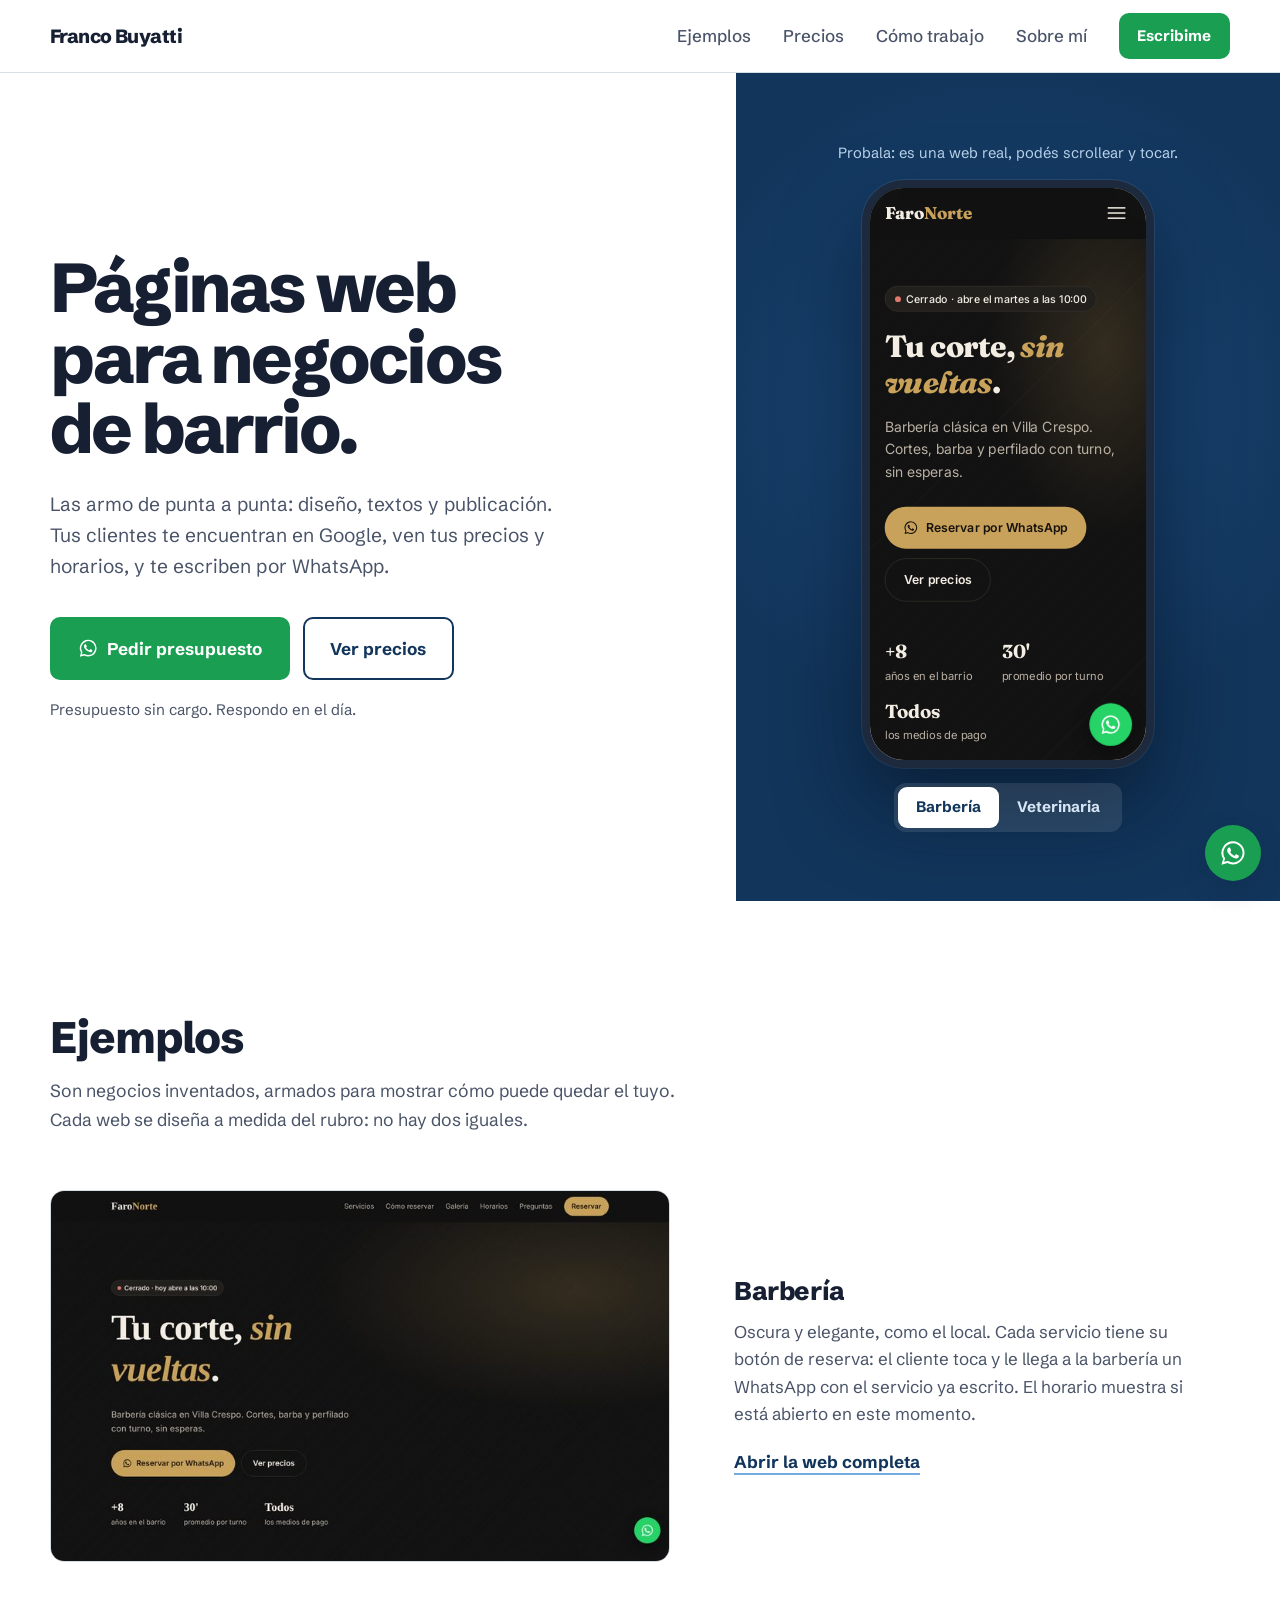
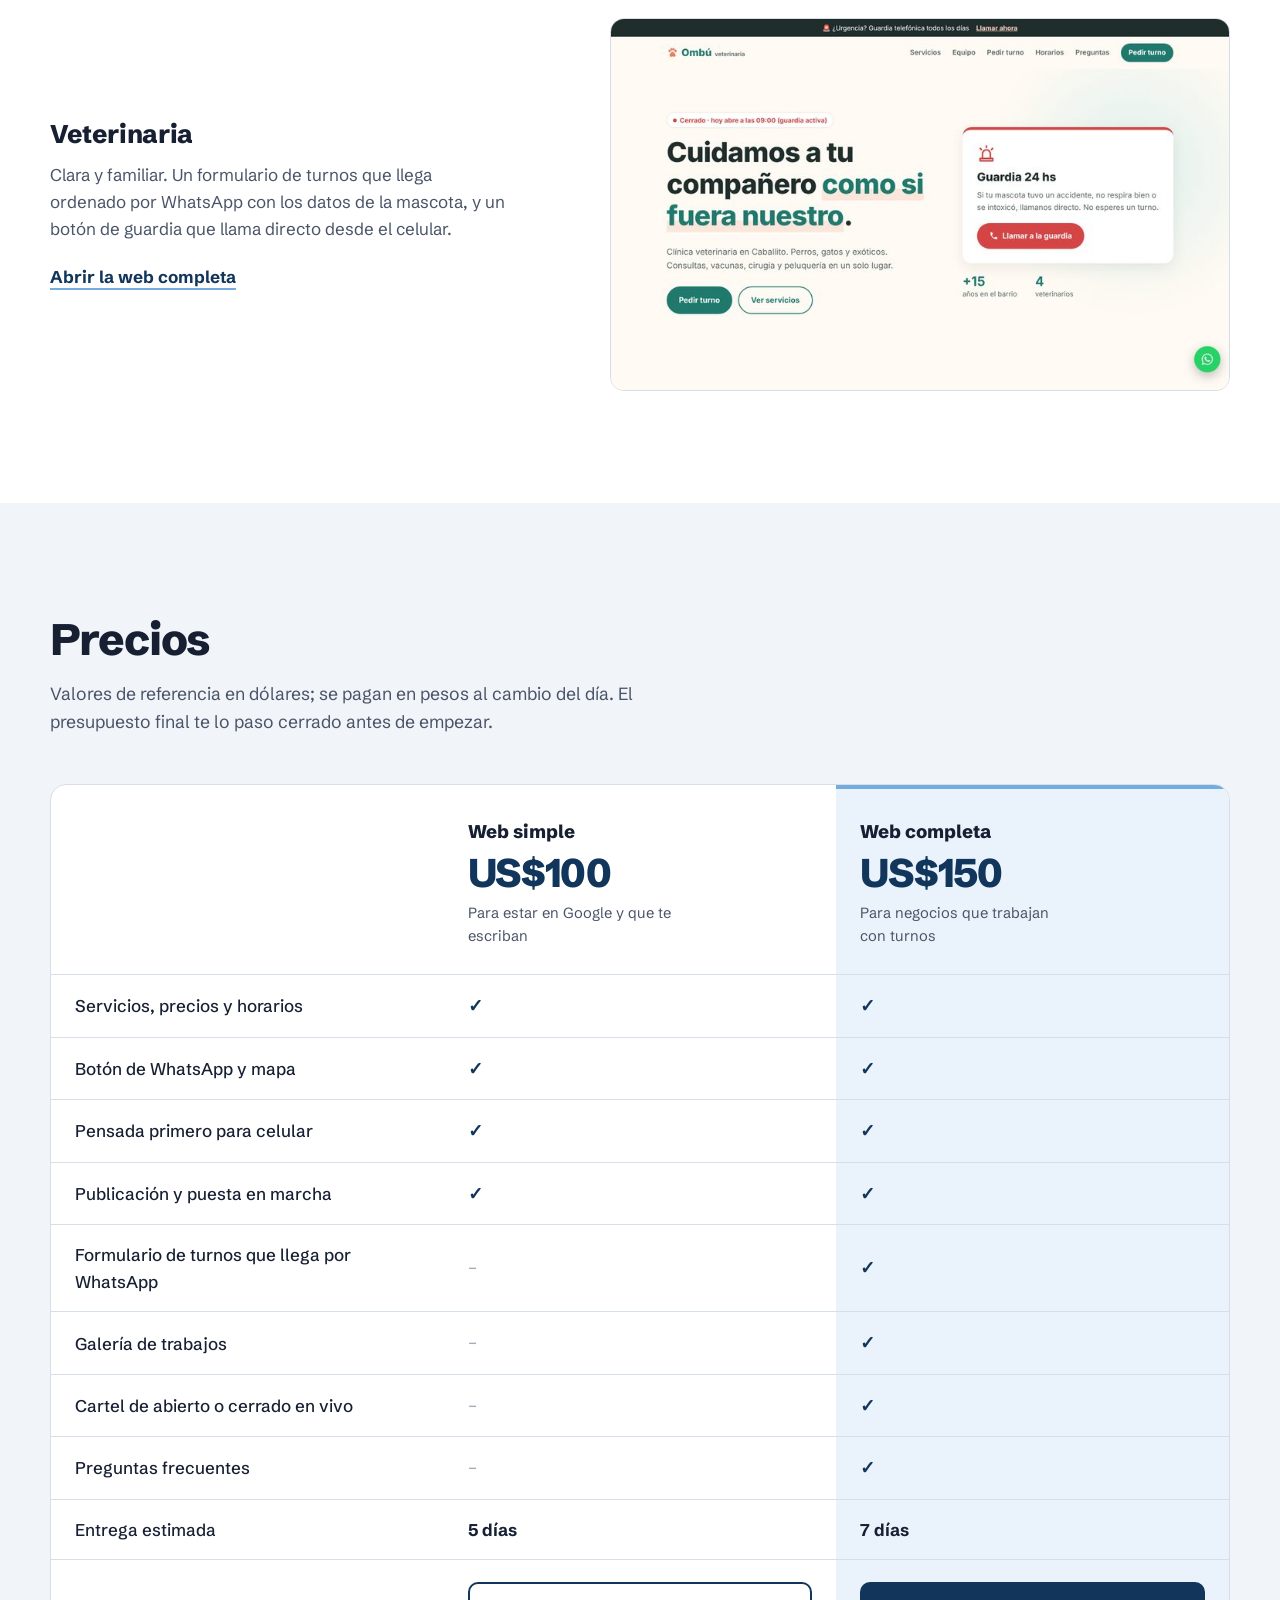
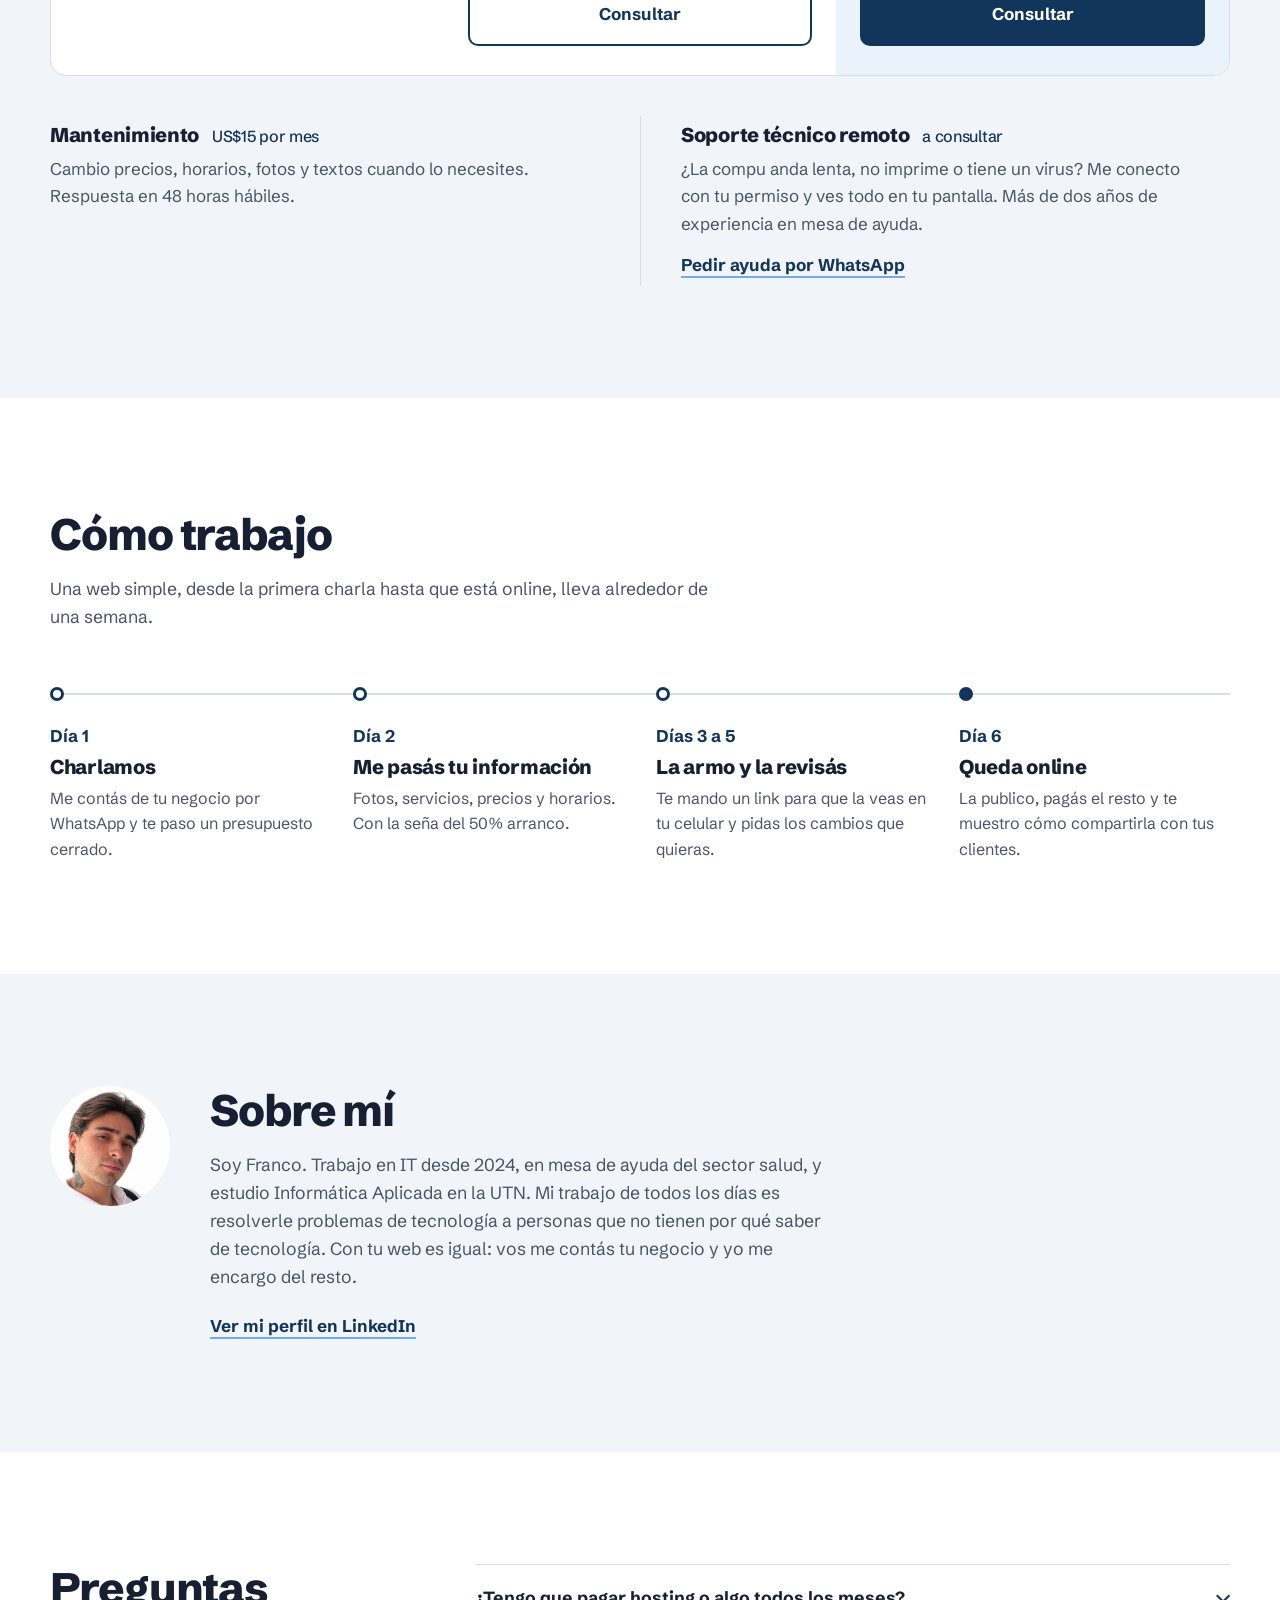
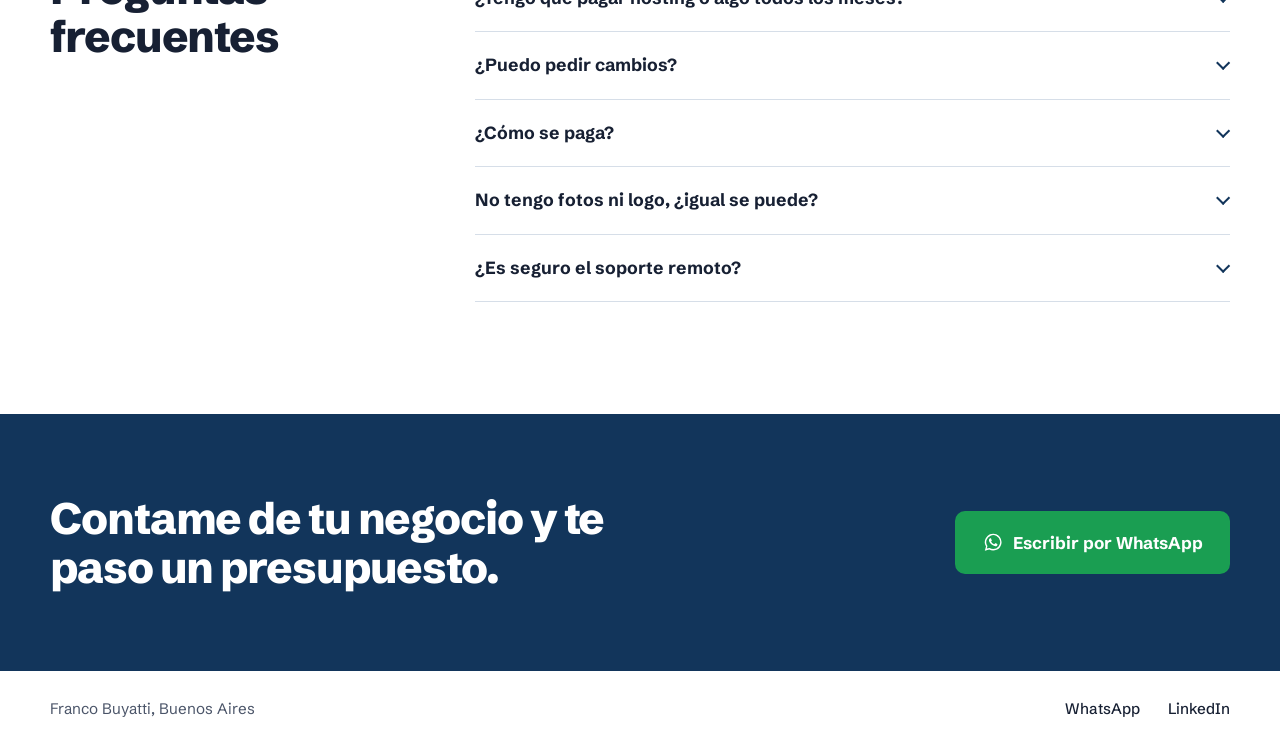
==== index.html @ 17da1242 "Add files via upload" ====
<!DOCTYPE html>
<html lang="es-AR">
<head>
  <meta charset="UTF-8">
  <meta name="viewport" content="width=device-width, initial-scale=1.0">
  <title>Franco Buyatti | Páginas web para negocios de barrio</title>
  <meta name="description" content="Páginas web simples para comercios y profesionales: servicios, precios, horarios, mapa y WhatsApp. Diseño, textos y publicación incluidos. Buenos Aires.">

  <meta property="og:title" content="Franco Buyatti | Páginas web para negocios de barrio">
  <meta property="og:description" content="Tus clientes te encuentran, ven tus precios y te escriben por WhatsApp.">
  <meta property="og:image" content="assets/barberia.jpg">
  <meta property="og:type" content="website">

  <link rel="preconnect" href="https://fonts.googleapis.com">
  <link rel="preconnect" href="https://fonts.gstatic.com" crossorigin>
  <link href="https://fonts.googleapis.com/css2?family=Schibsted+Grotesk:wght@400;500;700;800&display=swap" rel="stylesheet">
  <link rel="stylesheet" href="styles.css">
</head>
<body>

  <a class="saltar" href="#contenido">Ir al contenido</a>

  <header class="header" id="header">
    <div class="contenedor header__fila">
      <a href="#inicio" class="marca">Franco Buyatti</a>

      <button class="menu-boton" id="menuBoton" aria-label="Abrir menú" aria-expanded="false" aria-controls="nav">
        <span></span><span></span>
      </button>

      <nav class="nav" id="nav" aria-label="Principal">
        <a href="#ejemplos">Ejemplos</a>
        <a href="#precios">Precios</a>
        <a href="#proceso">Cómo trabajo</a>
        <a href="#sobre-mi">Sobre mí</a>
        <a href="#" class="boton boton--wa boton--chico js-whatsapp" data-mensaje="Hola Franco! Vi tu página y quiero consultarte por una web.">Escribime</a>
      </nav>
    </div>
  </header>

  <main id="contenido">

    <!-- ============ HERO: texto + demo en vivo ============ -->
    <section class="hero" id="inicio">
      <div class="hero__texto">
        <h1>Páginas web para negocios de barrio.</h1>
        <p class="hero__bajada">Las armo de punta a punta: diseño, textos y publicación. Tus clientes te encuentran en Google, ven tus precios y horarios, y te escriben por WhatsApp.</p>
        <div class="hero__acciones">
          <a href="#" class="boton boton--wa js-whatsapp" data-mensaje="Hola Franco! Quiero pedir presupuesto para una web para mi negocio.">
            <svg class="icono" aria-hidden="true"><use href="#i-wa"></use></svg>
            Pedir presupuesto
          </a>
          <a href="#precios" class="boton boton--linea">Ver precios</a>
        </div>
        <p class="hero__nota">Presupuesto sin cargo. Respondo en el día.</p>
      </div>

      <div class="hero__demo">
        <p class="demo__ayuda" id="demoAyuda">Probala: es una web real, podés scrollear y tocar.</p>
        <div class="telefono">
          <div class="telefono__pantalla">
            <iframe id="demoFrame" src="barberia/" title="Web de ejemplo: barbería" loading="eager"></iframe>
          </div>
        </div>
        <div class="selector" role="group" aria-label="Elegir ejemplo">
          <button type="button" class="selector__op" aria-pressed="true" data-src="barberia/" data-titulo="Web de ejemplo: barbería">Barbería</button>
          <button type="button" class="selector__op" aria-pressed="false" data-src="veterinaria/" data-titulo="Web de ejemplo: veterinaria">Veterinaria</button>
        </div>
      </div>
    </section>

    <!-- ============ EJEMPLOS ============ -->
    <section class="bloque" id="ejemplos">
      <div class="contenedor">
        <h2>Ejemplos</h2>
        <p class="bloque__intro">Son negocios inventados, armados para mostrar cómo puede quedar el tuyo. Cada web se diseña a medida del rubro: no hay dos iguales.</p>

        <div class="ejemplo">
          <a href="barberia/" class="ejemplo__img" aria-hidden="true" tabindex="-1">
            <img src="assets/barberia.jpg" alt="" loading="lazy" width="800" height="480">
          </a>
          <div class="ejemplo__texto">
            <h3>Barbería</h3>
            <p>Oscura y elegante, como el local. Cada servicio tiene su botón de reserva: el cliente toca y le llega a la barbería un WhatsApp con el servicio ya escrito. El horario muestra si está abierto en este momento.</p>
            <a href="barberia/" class="enlace">Abrir la web completa</a>
          </div>
        </div>

        <div class="ejemplo ejemplo--invertido">
          <a href="veterinaria/" class="ejemplo__img" aria-hidden="true" tabindex="-1">
            <img src="assets/veterinaria.jpg" alt="" loading="lazy" width="800" height="480">
          </a>
          <div class="ejemplo__texto">
            <h3>Veterinaria</h3>
            <p>Clara y familiar. Un formulario de turnos que llega ordenado por WhatsApp con los datos de la mascota, y un botón de guardia que llama directo desde el celular.</p>
            <a href="veterinaria/" class="enlace">Abrir la web completa</a>
          </div>
        </div>
      </div>
    </section>

    <!-- ============ PRECIOS ============ -->
    <!-- Montos de referencia en USD. Para cambiarlos, editá esta tabla. -->
    <section class="bloque bloque--niebla" id="precios">
      <div class="contenedor">
        <h2>Precios</h2>
        <p class="bloque__intro">Valores de referencia en dólares; se pagan en pesos al cambio del día. El presupuesto final te lo paso cerrado antes de empezar.</p>

        <div class="tabla-envoltura">
          <table class="tabla-precios">
            <caption class="sr-only">Comparación de planes</caption>
            <thead>
              <tr>
                <th scope="col"><span class="sr-only">Qué incluye</span></th>
                <th scope="col">
                  <span class="plan__nombre">Web simple</span>
                  <span class="plan__precio">US$100</span>
                  <span class="plan__para">Para estar en Google y que te escriban</span>
                </th>
                <th scope="col" class="col-destacada">
                  <span class="plan__nombre">Web completa</span>
                  <span class="plan__precio">US$150</span>
                  <span class="plan__para">Para negocios que trabajan con turnos</span>
                </th>
              </tr>
            </thead>
            <tbody>
              <tr><th scope="row">Servicios, precios y horarios</th><td><span class="si">Incluido</span></td><td class="col-destacada"><span class="si">Incluido</span></td></tr>
              <tr><th scope="row">Botón de WhatsApp y mapa</th><td><span class="si">Incluido</span></td><td class="col-destacada"><span class="si">Incluido</span></td></tr>
              <tr><th scope="row">Pensada primero para celular</th><td><span class="si">Incluido</span></td><td class="col-destacada"><span class="si">Incluido</span></td></tr>
              <tr><th scope="row">Publicación y puesta en marcha</th><td><span class="si">Incluido</span></td><td class="col-destacada"><span class="si">Incluido</span></td></tr>
              <tr><th scope="row">Formulario de turnos que llega por WhatsApp</th><td><span class="no">No incluido</span></td><td class="col-destacada"><span class="si">Incluido</span></td></tr>
              <tr><th scope="row">Galería de trabajos</th><td><span class="no">No incluido</span></td><td class="col-destacada"><span class="si">Incluido</span></td></tr>
              <tr><th scope="row">Cartel de abierto o cerrado en vivo</th><td><span class="no">No incluido</span></td><td class="col-destacada"><span class="si">Incluido</span></td></tr>
              <tr><th scope="row">Preguntas frecuentes</th><td><span class="no">No incluido</span></td><td class="col-destacada"><span class="si">Incluido</span></td></tr>
              <tr class="fila-plazo"><th scope="row">Entrega estimada</th><td>5 días</td><td class="col-destacada">7 días</td></tr>
            </tbody>
            <tfoot>
              <tr>
                <td></td>
                <td><a href="#" class="boton boton--linea boton--ancho js-whatsapp" data-mensaje="Hola Franco! Me interesa la Web simple.">Consultar</a></td>
                <td class="col-destacada"><a href="#" class="boton boton--ancho js-whatsapp" data-mensaje="Hola Franco! Me interesa la Web completa.">Consultar</a></td>
              </tr>
            </tfoot>
          </table>
        </div>

        <div class="extras">
          <div class="extra">
            <h3>Mantenimiento <span class="extra__precio">US$15 por mes</span></h3>
            <p>Cambio precios, horarios, fotos y textos cuando lo necesites. Respuesta en 48 horas hábiles.</p>
          </div>
          <div class="extra">
            <h3>Soporte técnico remoto <span class="extra__precio">a consultar</span></h3>
            <p>¿La compu anda lenta, no imprime o tiene un virus? Me conecto con tu permiso y ves todo en tu pantalla. Más de dos años de experiencia en mesa de ayuda.</p>
            <a href="#" class="enlace js-whatsapp" data-mensaje="Hola Franco! Necesito soporte técnico para mi PC.">Pedir ayuda por WhatsApp</a>
          </div>
        </div>
      </div>
    </section>

    <!-- ============ PROCESO ============ -->
    <section class="bloque" id="proceso">
      <div class="contenedor">
        <h2>Cómo trabajo</h2>
        <p class="bloque__intro">Una web simple, desde la primera charla hasta que está online, lleva alrededor de una semana.</p>

        <ol class="linea-tiempo">
          <li>
            <span class="linea-tiempo__dia">Día 1</span>
            <h3>Charlamos</h3>
            <p>Me contás de tu negocio por WhatsApp y te paso un presupuesto cerrado.</p>
          </li>
          <li>
            <span class="linea-tiempo__dia">Día 2</span>
            <h3>Me pasás tu información</h3>
            <p>Fotos, servicios, precios y horarios. Con la seña del 50% arranco.</p>
          </li>
          <li>
            <span class="linea-tiempo__dia">Días 3 a 5</span>
            <h3>La armo y la revisás</h3>
            <p>Te mando un link para que la veas en tu celular y pidas los cambios que quieras.</p>
          </li>
          <li>
            <span class="linea-tiempo__dia">Día 6</span>
            <h3>Queda online</h3>
            <p>La publico, pagás el resto y te muestro cómo compartirla con tus clientes.</p>
          </li>
        </ol>
      </div>
    </section>

    <!-- ============ SOBRE MÍ ============ -->
    <section class="bloque bloque--niebla" id="sobre-mi">
      <div class="contenedor sobre">
        <img src="assets/franco.jpg" alt="Franco Buyatti" class="sobre__foto" width="120" height="120" loading="lazy">
        <div class="sobre__texto">
          <h2>Sobre mí</h2>
          <p>Soy Franco. Trabajo en IT desde 2024, en mesa de ayuda del sector salud, y estudio Informática Aplicada en la UTN. Mi trabajo de todos los días es resolverle problemas de tecnología a personas que no tienen por qué saber de tecnología. Con tu web es igual: vos me contás tu negocio y yo me encargo del resto.</p>
          <a href="#" class="enlace js-linkedin" target="_blank" rel="noopener">Ver mi perfil en LinkedIn</a>
        </div>
      </div>
    </section>

    <!-- ============ PREGUNTAS ============ -->
    <section class="bloque" id="preguntas">
      <div class="contenedor preguntas">
        <h2>Preguntas frecuentes</h2>
        <div>
          <details>
            <summary>¿Tengo que pagar hosting o algo todos los meses?</summary>
            <p>No es obligatorio. Puedo publicarla en un servidor gratuito. Si querés una dirección propia, como tunegocio.com.ar, el dominio se paga una vez por año y queda a tu nombre.</p>
          </details>
          <details>
            <summary>¿Puedo pedir cambios?</summary>
            <p>Sí. Los cambios mientras la armamos están incluidos. Después, podés pedir cambios sueltos o sumar el mantenimiento mensual.</p>
          </details>
          <details>
            <summary>¿Cómo se paga?</summary>
            <p>Por transferencia o Mercado Pago, en pesos al cambio del día. La mitad para empezar y la otra mitad cuando la web está publicada.</p>
          </details>
          <details>
            <summary>No tengo fotos ni logo, ¿igual se puede?</summary>
            <p>Sí. Te digo qué fotos sacar con el celular para que queden bien, y si no tenés logo uso el nombre del negocio con una tipografía acorde.</p>
          </details>
          <details>
            <summary>¿Es seguro el soporte remoto?</summary>
            <p>Sí. Abrís vos el programa de acceso remoto, ves en tu pantalla todo lo que hago y podés cortar la conexión cuando quieras.</p>
          </details>
        </div>
      </div>
    </section>

    <!-- ============ CIERRE ============ -->
    <section class="cierre">
      <div class="contenedor cierre__fila">
        <h2>Contame de tu negocio y te paso un presupuesto.</h2>
        <a href="#" class="boton boton--wa js-whatsapp" data-mensaje="Hola Franco! Quiero una web para mi negocio.">
          <svg class="icono" aria-hidden="true"><use href="#i-wa"></use></svg>
          Escribir por WhatsApp
        </a>
      </div>
    </section>

  </main>

  <footer class="pie">
    <div class="contenedor pie__fila">
      <p>Franco Buyatti, Buenos Aires</p>
      <p>
        <a href="#" class="js-whatsapp" data-mensaje="Hola Franco!">WhatsApp</a>
        <a href="#" class="js-linkedin" target="_blank" rel="noopener">LinkedIn</a>
      </p>
    </div>
  </footer>

  <a href="#" class="wa-flotante js-whatsapp" data-mensaje="Hola Franco! Vi tu página y quiero hacerte una consulta." aria-label="Escribir por WhatsApp">
    <svg aria-hidden="true"><use href="#i-wa"></use></svg>
  </a>

  <svg width="0" height="0" style="position:absolute" aria-hidden="true">
    <symbol id="i-wa" viewBox="0 0 24 24"><path fill="currentColor" d="M12.04 2a9.9 9.9 0 0 0-8.5 15l-1.4 5 5.15-1.35A9.9 9.9 0 1 0 12.04 2Zm0 18.1c-1.5 0-2.97-.4-4.25-1.16l-.3-.18-3.06.8.82-2.98-.2-.31a8.2 8.2 0 1 1 6.99 3.83Zm4.5-6.14c-.25-.12-1.46-.72-1.69-.8-.23-.08-.39-.12-.56.12-.16.25-.64.8-.78.97-.15.16-.29.18-.54.06a6.7 6.7 0 0 1-3.32-2.9c-.25-.43.25-.4.71-1.33.08-.16.04-.3-.02-.43-.06-.12-.56-1.34-.76-1.84-.2-.48-.4-.41-.56-.42h-.47a.9.9 0 0 0-.66.31 2.77 2.77 0 0 0-.86 2.06c0 1.21.88 2.39 1 2.55.13.17 1.74 2.65 4.21 3.72 1.56.67 2.18.73 2.96.61.48-.07 1.46-.6 1.67-1.17.2-.58.2-1.07.15-1.17-.06-.1-.22-.17-.47-.29Z"/></symbol>
  </svg>

  <script src="script.js"></script>
</body>
</html>
---- styles.css ----
/* =========================================================
   Franco Buyatti — página de servicios
   Paleta: azul noche + celeste. El verde se reserva para
   las acciones de WhatsApp, así siempre se reconoce.
   ========================================================= */
:root {
  --blanco: #ffffff;
  --tinta: #172033;
  --tinta-suave: #4a5468;
  --noche: #12355b;
  --noche-hondo: #0d2846;
  --celeste: #74acdf;
  --celeste-claro: #eaf3fb;
  --niebla: #f1f4f8;
  --linea: #d6dee8;
  --wa: #1a9e52;
  --wa-hover: #158544;

  --fuente: "Schibsted Grotesk", "Helvetica Neue", Arial, sans-serif;
  --ancho: 1180px;
  --margen: max(1.25rem, calc((100vw - var(--ancho)) / 2));
}

/* ---------- Base ---------- */
*, *::before, *::after { box-sizing: border-box; }
html { scroll-behavior: smooth; scroll-padding-top: 76px; }
body {
  margin: 0; background: var(--blanco); color: var(--tinta);
  font-family: var(--fuente); font-size: 1.0625rem; line-height: 1.6;
  -webkit-font-smoothing: antialiased; text-rendering: optimizeLegibility;
}
img { max-width: 100%; height: auto; display: block; }
a { color: inherit; }
h1, h2, h3 { margin: 0; font-weight: 800; letter-spacing: -.025em; line-height: 1.1; }
h2 { font-size: clamp(2rem, 3.6vw, 2.75rem); }
h3 { font-size: 1.25rem; letter-spacing: -.015em; }
p { margin: 0; }

.contenedor { width: min(100% - 2.5rem, var(--ancho)); margin-inline: auto; }

:focus-visible { outline: 3px solid var(--celeste); outline-offset: 3px; border-radius: 4px; }

.sr-only {
  position: absolute; width: 1px; height: 1px; padding: 0; margin: -1px;
  overflow: hidden; clip: rect(0 0 0 0); white-space: nowrap; border: 0;
}
.saltar { position: absolute; left: 1rem; top: -3rem; z-index: 100; background: var(--noche); color: #fff; padding: .6rem 1rem; border-radius: 8px; }
.saltar:focus { top: 1rem; }

/* ---------- Botones y enlaces ---------- */
.boton {
  display: inline-flex; align-items: center; justify-content: center; gap: .55em;
  padding: .95em 1.5em; border-radius: 10px; border: 2px solid var(--noche);
  background: var(--noche); color: #fff;
  font: inherit; font-weight: 700; text-decoration: none; cursor: pointer;
  transition: background-color .15s, border-color .15s, color .15s;
}
.boton:hover { background: var(--noche-hondo); border-color: var(--noche-hondo); }
.boton--wa { background: var(--wa); border-color: var(--wa); }
.boton--wa:hover { background: var(--wa-hover); border-color: var(--wa-hover); }
.boton--linea { background: transparent; color: var(--noche); }
.boton--linea:hover { background: var(--celeste-claro); border-color: var(--noche); }
.boton--chico { padding: .55em 1.1em; font-size: .95rem; }
.boton--ancho { width: 100%; }
.icono { width: 1.2em; height: 1.2em; flex: none; }

.enlace {
  display: inline-block; font-weight: 700; color: var(--noche);
  text-decoration: underline; text-decoration-color: var(--celeste);
  text-decoration-thickness: 2px; text-underline-offset: 5px;
}
.enlace:hover { text-decoration-color: var(--noche); }

/* ---------- Encabezado ---------- */
.header { position: sticky; top: 0; z-index: 50; background: var(--blanco); border-bottom: 1px solid var(--linea); }
.header__fila { display: flex; align-items: center; justify-content: space-between; height: 72px; }
.marca { font-weight: 800; font-size: 1.2rem; letter-spacing: -.03em; text-decoration: none; }
.nav { display: flex; align-items: center; gap: 2rem; }
.nav a:not(.boton) { text-decoration: none; font-weight: 500; color: var(--tinta-suave); }
.nav a:not(.boton):hover { color: var(--tinta); }
.menu-boton { display: none; background: none; border: 0; padding: .6rem; cursor: pointer; }
.menu-boton span { display: block; width: 24px; height: 2px; background: var(--tinta); transition: transform .25s; }
.menu-boton span + span { margin-top: 7px; }

/* ---------- Hero ---------- */
.hero {
  display: grid; grid-template-columns: minmax(0, 1.15fr) minmax(0, .85fr);
  min-height: min(calc(100svh - 72px), 860px);
}
.hero__texto {
  align-self: center;
  padding: clamp(3rem, 7vw, 6rem) clamp(2rem, 5vw, 5rem) clamp(3rem, 7vw, 6rem) var(--margen);
}
.hero h1 { font-size: clamp(2.75rem, 5.4vw, 4.9rem); line-height: 1.02; letter-spacing: -.04em; max-width: 11ch; }
.hero__bajada { margin-top: 1.6rem; font-size: 1.2rem; color: var(--tinta-suave); max-width: 44ch; }
.hero__acciones { display: flex; flex-wrap: wrap; gap: .8rem; margin-top: 2.2rem; }
.hero__nota { margin-top: 1.1rem; font-size: .95rem; color: var(--tinta-suave); }

/* Panel con la demo en vivo */
.hero__demo {
  background: var(--noche);
  background-image: radial-gradient(circle at 50% 40%, #1b4878 0%, transparent 60%);
  display: flex; flex-direction: column; align-items: center; justify-content: center; gap: .9rem;
  padding: 1.6rem 1.5rem;
}
.demo__ayuda { color: #bcd6ef; font-size: .92rem; text-align: center; }

.telefono {
  width: 292px; padding: 8px; border-radius: 42px;
  background: #1d2a3d;
  box-shadow: 0 0 0 1px rgba(255,255,255,.08), 0 40px 80px rgba(3, 14, 30, .55);
}
.telefono__pantalla { width: 276px; height: 572px; border-radius: 34px; overflow: hidden; background: #fff; }
.telefono__pantalla iframe {
  width: 375px; height: 777px; border: 0; display: block;
  transform: scale(.736); transform-origin: 0 0;
  transition: opacity .25s ease;
}
.telefono__pantalla iframe.cargando { opacity: 0; }

.selector { display: inline-flex; padding: 4px; border-radius: 12px; background: rgba(255,255,255,.1); }
.selector__op {
  font: inherit; font-weight: 700; font-size: .95rem; color: #d7e6f5;
  background: transparent; border: 0; border-radius: 9px; padding: .55em 1.2em; cursor: pointer;
}
.selector__op[aria-pressed="true"] { background: #fff; color: var(--noche); }

/* ---------- Bloques ---------- */
.bloque { padding: clamp(4rem, 9vw, 7rem) 0; }
.bloque--niebla { background: var(--niebla); }
.bloque__intro { margin-top: 1rem; max-width: 60ch; color: var(--tinta-suave); font-size: 1.1rem; }

/* Ejemplos: filas alternadas imagen / texto */
.ejemplo {
  display: grid; grid-template-columns: minmax(0, 1.25fr) minmax(0, 1fr);
  gap: clamp(2rem, 5vw, 4.5rem); align-items: center; margin-top: 3.5rem;
}
.ejemplo--invertido { grid-template-columns: minmax(0, 1fr) minmax(0, 1.25fr); }
.ejemplo--invertido .ejemplo__img { order: 2; }
.ejemplo__img { display: block; border-radius: 14px; overflow: hidden; border: 1px solid var(--linea); }
.ejemplo__texto h3 { font-size: 1.6rem; }
.ejemplo__texto p { margin: .8rem 0 1.3rem; color: var(--tinta-suave); max-width: 46ch; }

/* Precios: tabla comparativa */
.tabla-envoltura {
  margin-top: 3rem; background: var(--blanco);
  border: 1px solid var(--linea); border-radius: 16px; overflow: hidden;
}
.tabla-precios { width: 100%; border-collapse: collapse; }
.tabla-precios th, .tabla-precios td { padding: 1rem 1.5rem; text-align: left; vertical-align: middle; }
.tabla-precios thead th { padding-top: 2rem; padding-bottom: 1.6rem; vertical-align: bottom; border-bottom: 1px solid var(--linea); }
.tabla-precios tbody th { font-weight: 500; color: var(--tinta); }
.tabla-precios tbody tr + tr > * { border-top: 1px solid var(--linea); }
.tabla-precios tbody td, .tabla-precios tfoot td { width: 27%; }
.tabla-precios tfoot td { padding-top: 1.4rem; padding-bottom: 1.8rem; border-top: 1px solid var(--linea); }

.col-destacada { background: var(--celeste-claro); }
.tabla-precios thead .col-destacada { box-shadow: inset 0 4px 0 var(--celeste); }

.plan__nombre { display: block; font-size: 1.15rem; font-weight: 800; }
.plan__precio { display: block; font-size: 2.5rem; font-weight: 800; letter-spacing: -.04em; line-height: 1.1; margin-top: .3rem; color: var(--noche); }
.plan__para { display: block; font-size: .92rem; font-weight: 400; color: var(--tinta-suave); margin-top: .4rem; max-width: 24ch; }

.si, .no { font-size: 0; }
.si::before { content: "✓"; font-size: 1.15rem; font-weight: 800; color: var(--noche); }
.no::before { content: "–"; font-size: 1.15rem; color: #a3adbb; }
.fila-plazo td { font-weight: 700; }

.extras { display: grid; grid-template-columns: 1fr 1fr; gap: 0; margin-top: 2.5rem; }
.extra { padding: .5rem 2.5rem .5rem 0; }
.extra + .extra { padding: .5rem 0 .5rem 2.5rem; border-left: 1px solid var(--linea); }
.extra h3 { display: flex; flex-wrap: wrap; align-items: baseline; gap: .3rem .8rem; }
.extra__precio { font-size: 1rem; font-weight: 500; color: var(--noche); }
.extra p { margin: .6rem 0 .9rem; color: var(--tinta-suave); max-width: 50ch; }

/* Proceso: línea de tiempo por días */
.linea-tiempo { list-style: none; padding: 0; margin: 3.5rem 0 0; display: grid; grid-template-columns: repeat(4, 1fr); gap: 2rem; }
.linea-tiempo li { position: relative; padding-top: 2.2rem; }
.linea-tiempo li::before { /* tramo de línea */
  content: ""; position: absolute; top: 6px; left: 0; right: -2rem; height: 2px; background: var(--linea);
}
.linea-tiempo li:last-child::before { right: 0; }
.linea-tiempo li::after { /* punto */
  content: ""; position: absolute; top: 0; left: 0; width: 14px; height: 14px; border-radius: 50%;
  background: var(--blanco); border: 3px solid var(--noche);
}
.linea-tiempo li:last-child::after { background: var(--noche); }
.linea-tiempo__dia { display: block; font-weight: 700; color: var(--noche); margin-bottom: .4rem; }
.linea-tiempo h3 { margin-bottom: .5rem; }
.linea-tiempo p { color: var(--tinta-suave); font-size: 1rem; }

/* Sobre mí: foto chica, discreta */
.sobre { display: grid; grid-template-columns: 120px minmax(0, 1fr); gap: 2.5rem; align-items: start; }
.sobre__foto { width: 120px; height: 120px; border-radius: 50%; object-fit: cover; }
.sobre__texto { max-width: 62ch; }
.sobre__texto p { margin: 1rem 0 1.3rem; color: var(--tinta-suave); font-size: 1.1rem; }

/* Preguntas */
.preguntas { display: grid; grid-template-columns: minmax(0, 1fr) minmax(0, 2fr); gap: 3rem; align-items: start; }
details { border-bottom: 1px solid var(--linea); }
details:first-child { border-top: 1px solid var(--linea); }
summary {
  list-style: none; cursor: pointer; padding: 1.2rem 0; font-weight: 700; font-size: 1.1rem;
  display: flex; justify-content: space-between; align-items: center; gap: 1.5rem;
}
summary::-webkit-details-marker { display: none; }
summary::after {
  content: ""; flex: none; width: 10px; height: 10px; margin-right: 4px;
  border-right: 2px solid var(--noche); border-bottom: 2px solid var(--noche);
  transform: rotate(45deg) translateY(-3px); transition: transform .2s;
}
details[open] summary::after { transform: rotate(-135deg) translateY(-3px); }
details p { padding: 0 0 1.3rem; color: var(--tinta-suave); max-width: 62ch; }

/* Cierre */
.cierre { background: var(--noche); color: #fff; padding: clamp(3.5rem, 7vw, 5rem) 0; }
.cierre__fila { display: flex; align-items: center; justify-content: space-between; gap: 2rem; flex-wrap: wrap; }
.cierre h2 { max-width: 20ch; }

/* Pie */
.pie { padding: 1.6rem 0; font-size: .95rem; color: var(--tinta-suave); }
.pie__fila { display: flex; justify-content: space-between; flex-wrap: wrap; gap: 1rem; }
.pie a { margin-left: 1.5rem; text-decoration: none; font-weight: 500; color: var(--tinta); }
.pie a:first-child { margin-left: 0; }

/* WhatsApp flotante */
.wa-flotante {
  position: fixed; right: 1.2rem; bottom: 1.2rem; z-index: 60;
  width: 56px; height: 56px; border-radius: 50%;
  display: grid; place-items: center; background: var(--wa); color: #fff;
  box-shadow: 0 8px 24px rgba(13, 40, 70, .3);
}
.wa-flotante svg { width: 28px; height: 28px; }

/* ---------- Tablet ---------- */
@media (max-width: 1000px) {
  .hero { grid-template-columns: 1fr; min-height: 0; }
  .hero__texto { padding: 3.5rem var(--margen) 3rem; }
  .hero__demo { padding: 3rem 1.25rem; }
  .linea-tiempo { grid-template-columns: 1fr 1fr; row-gap: 2.8rem; }
  .linea-tiempo li:nth-child(2)::before { right: 0; }
}

/* ---------- Celular ---------- */
@media (max-width: 760px) {
  .menu-boton { display: block; }
  .menu-boton[aria-expanded="true"] span:first-child { transform: translateY(4.5px) rotate(45deg); }
  .menu-boton[aria-expanded="true"] span:last-child { transform: translateY(-4.5px) rotate(-45deg); }
  .nav {
    position: fixed; inset: 72px 0 auto 0; flex-direction: column; align-items: stretch; gap: 0;
    background: var(--blanco); border-bottom: 1px solid var(--linea); padding: .5rem 1.25rem 1.25rem;
    display: none;
  }
  .nav.abierto { display: flex; }
  .nav a:not(.boton) { padding: .9rem 0; border-bottom: 1px solid var(--linea); font-size: 1.1rem; }
  .nav .boton { margin-top: 1rem; padding: .9em; }

  .telefono { width: 276px; border-radius: 40px; }
  .telefono__pantalla { width: 260px; height: 540px; border-radius: 32px; }
  .telefono__pantalla iframe { width: 375px; height: 779px; transform: scale(.6934); }

  .ejemplo, .ejemplo--invertido { grid-template-columns: 1fr; gap: 1.5rem; margin-top: 3rem; }
  .ejemplo--invertido .ejemplo__img { order: 0; }

  .tabla-precios th, .tabla-precios td { padding: .8rem .5rem; font-size: .92rem; }
  .tabla-precios tbody th { padding-left: 1rem; line-height: 1.35; }
  .tabla-precios { table-layout: fixed; }
  .tabla-precios thead th:first-child { width: 46%; }
  .tabla-precios thead th { padding-top: 1.4rem; padding-bottom: 1.1rem; }
  .plan__nombre { font-size: 1rem; }
  .plan__precio { font-size: 1.3rem; }
  .plan__para { display: none; }
  .tabla-precios tbody td, .tabla-precios tfoot td { width: 25%; text-align: center; }
  .tabla-precios thead th { text-align: center; }
  .tabla-precios tfoot .boton { padding: .7em .4em; font-size: .9rem; }

  .extras { grid-template-columns: 1fr; gap: 2rem; }
  .extra, .extra + .extra { padding: 0; border-left: 0; }
  .extra + .extra { padding-top: 2rem; border-top: 1px solid var(--linea); }

  .linea-tiempo { grid-template-columns: 1fr; row-gap: 0; }
  .linea-tiempo li { padding: 0 0 2.2rem 2.4rem; }
  .linea-tiempo li::before { top: 14px; bottom: 0; left: 6px; right: auto; width: 2px; height: auto; }
  .linea-tiempo li:nth-child(2)::before { right: auto; }
  .linea-tiempo li:last-child::before { display: none; }
  .linea-tiempo li:last-child { padding-bottom: 0; }

  .sobre { grid-template-columns: 1fr; gap: 1.2rem; }
  .sobre__foto { width: 88px; height: 88px; }

  .preguntas { grid-template-columns: 1fr; gap: 1.5rem; }
  .pie__fila { flex-direction: column; }
}

@media (prefers-reduced-motion: reduce) {
  html { scroll-behavior: auto; }
  *, *::before, *::after { transition: none !important; }
}
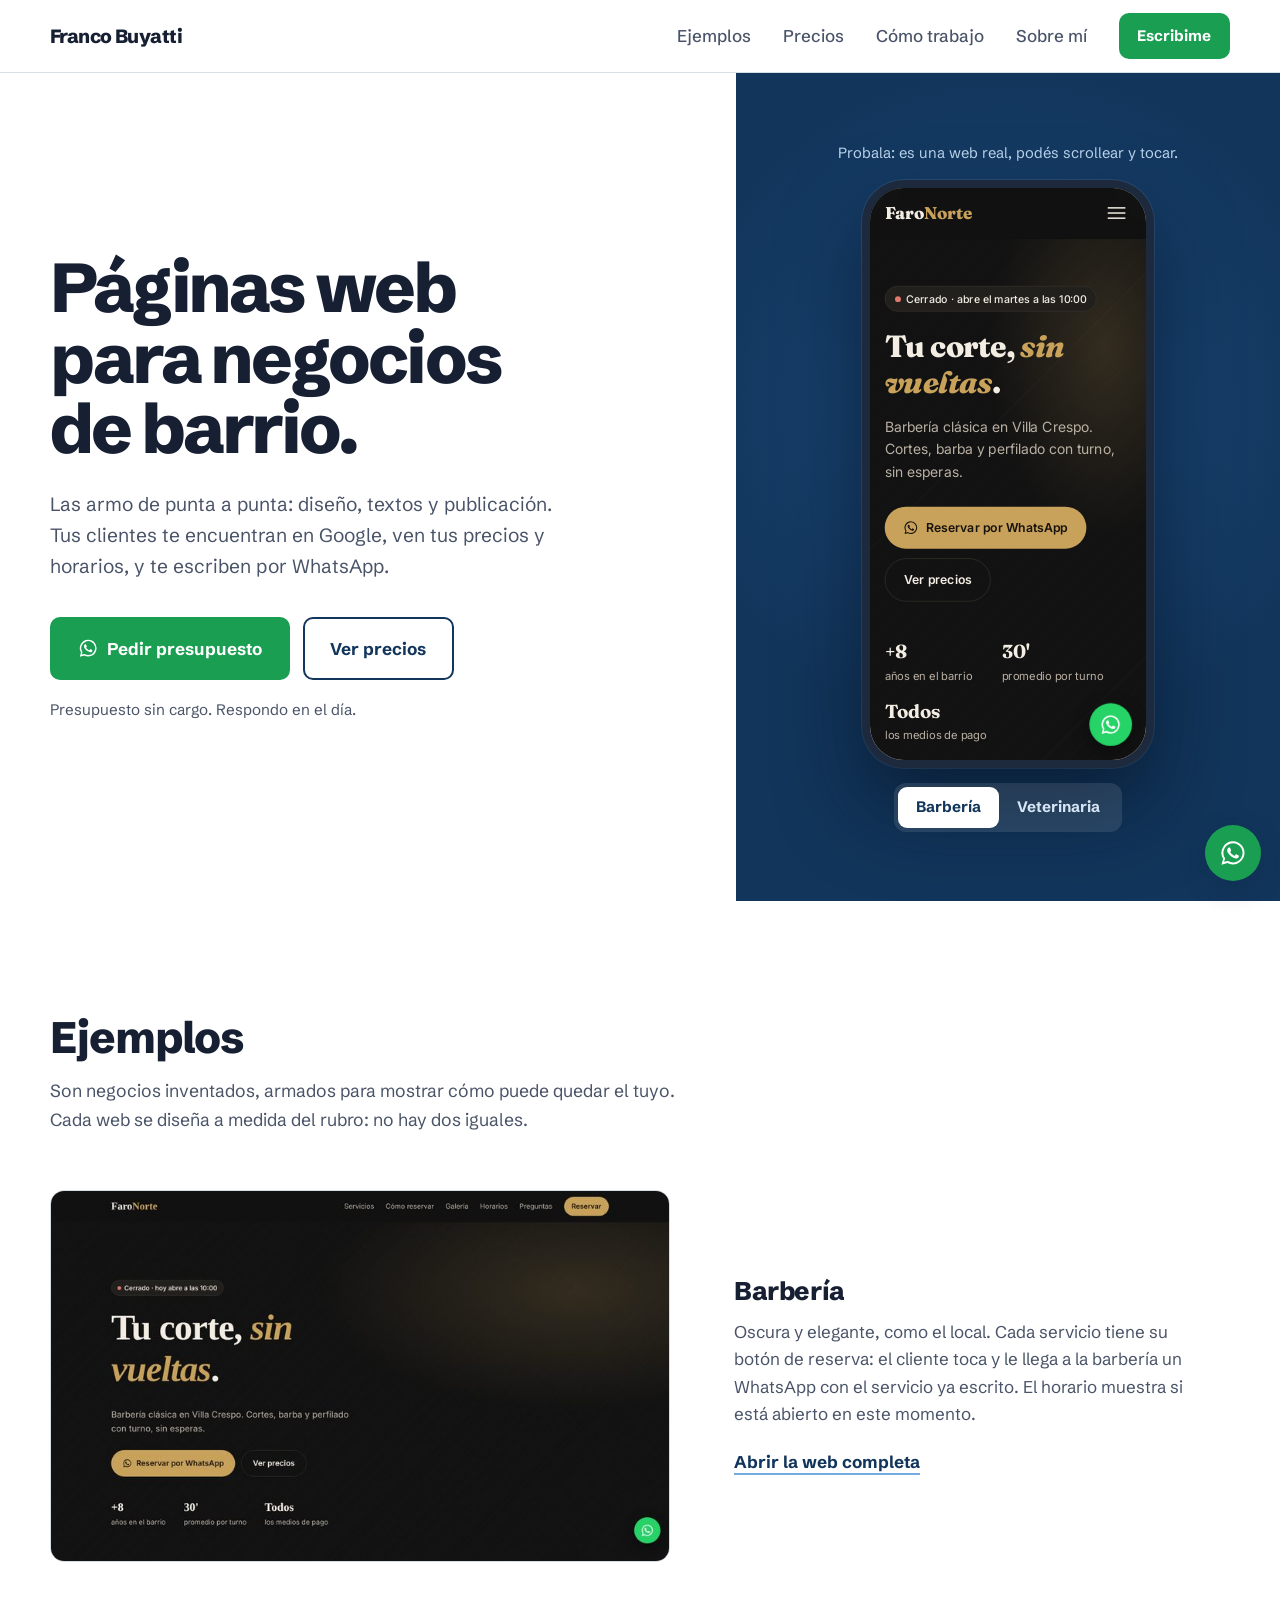
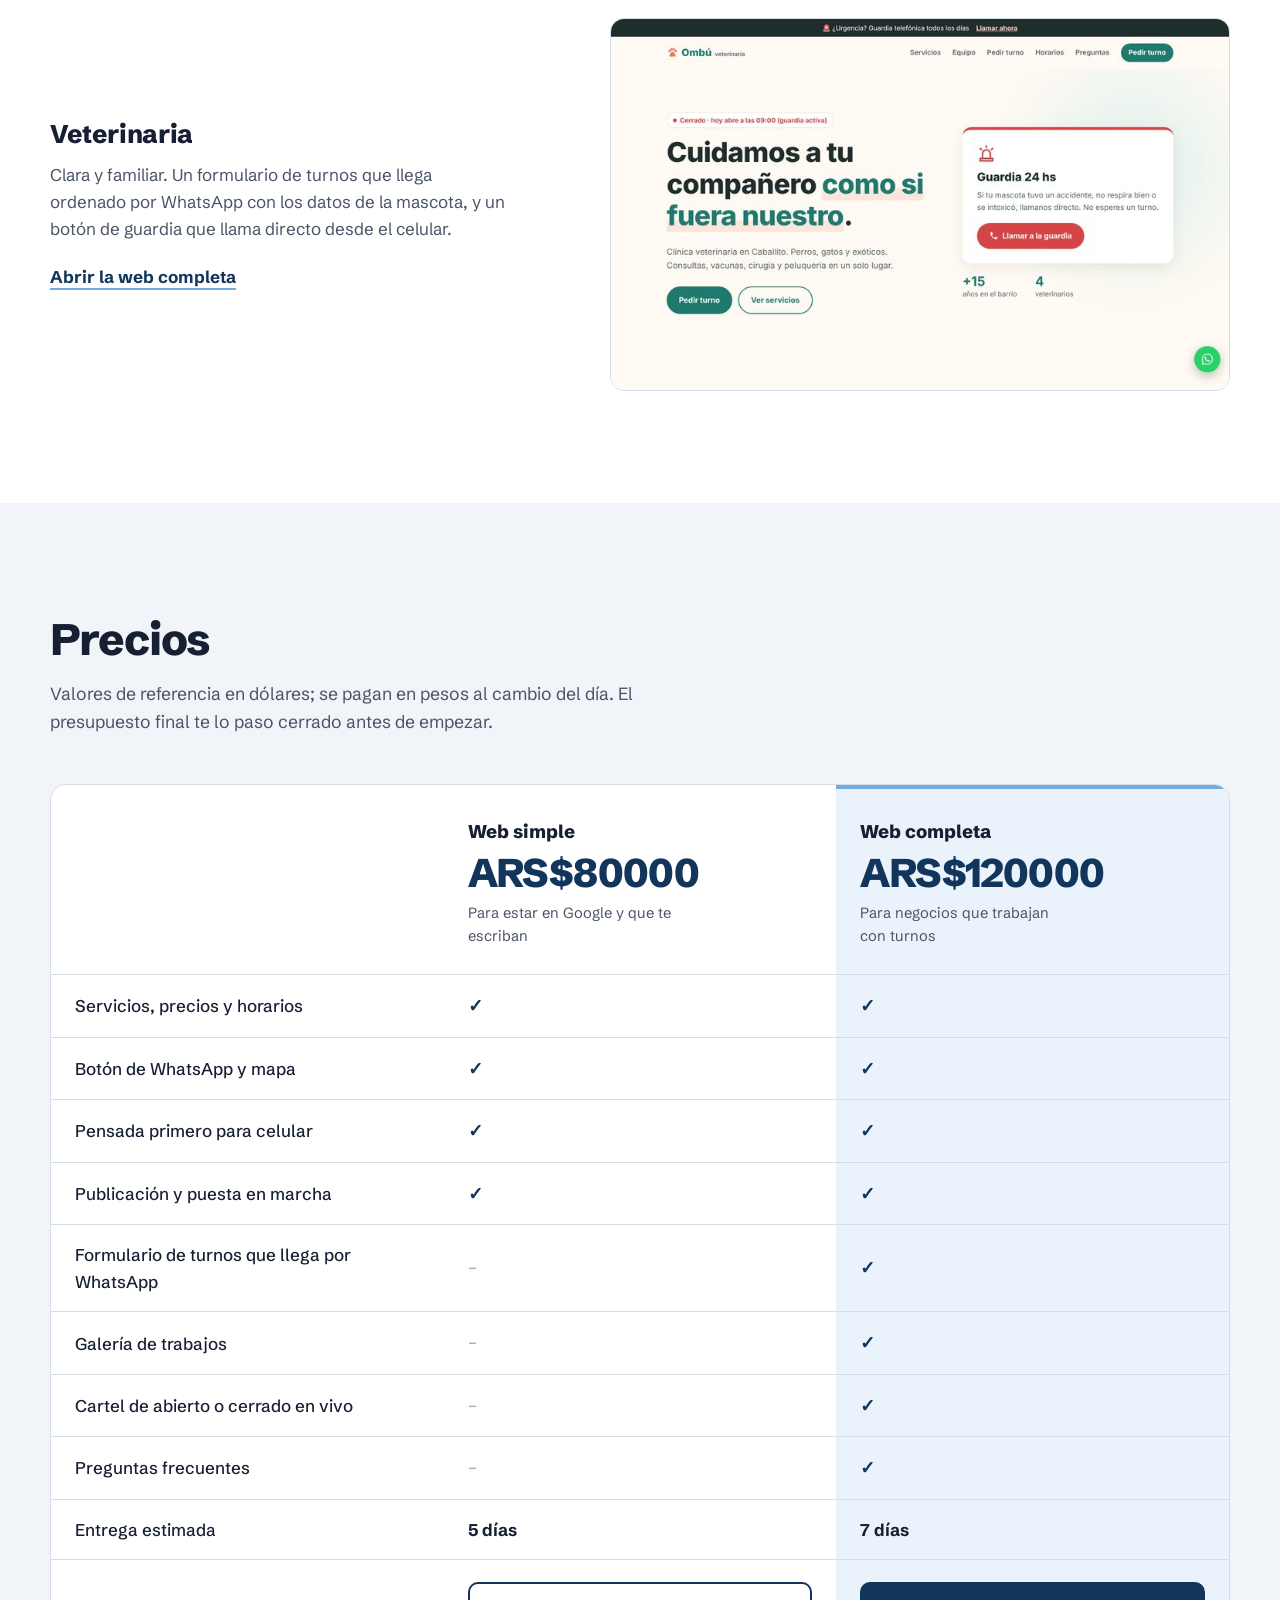
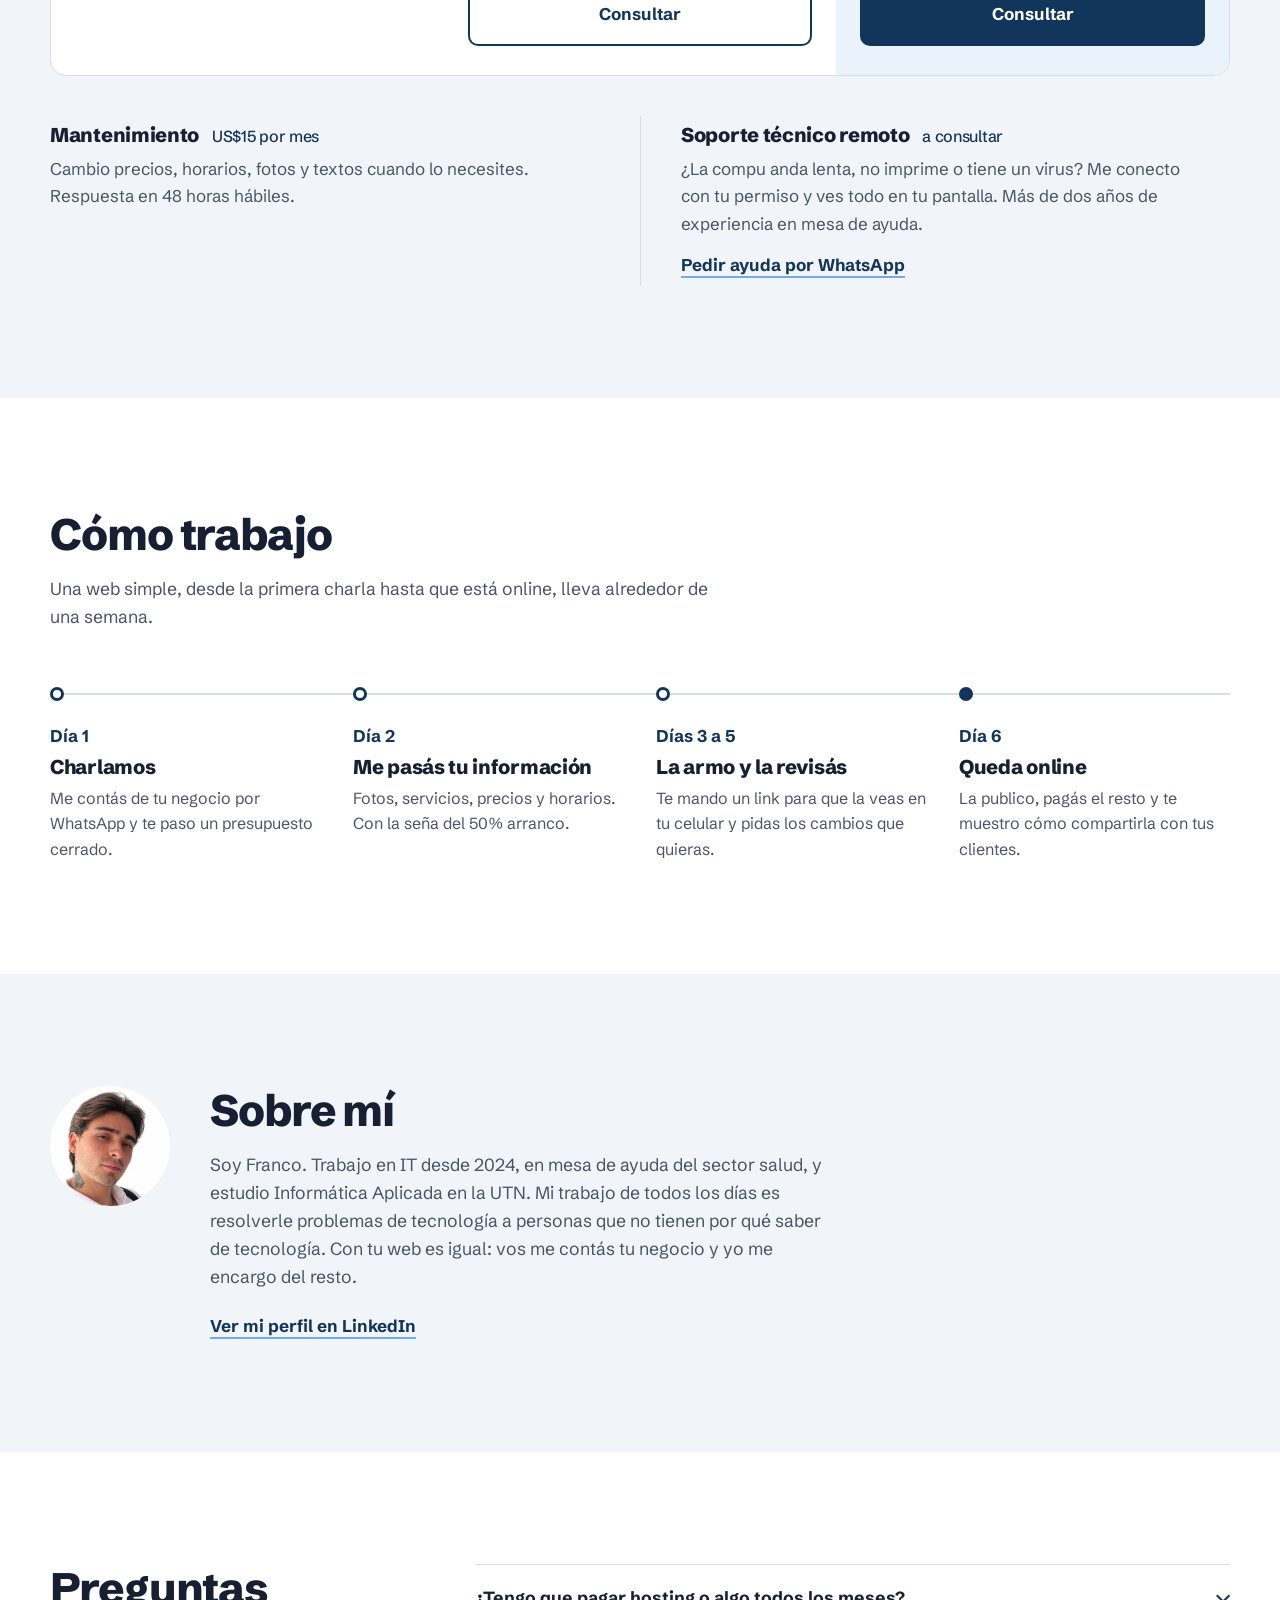
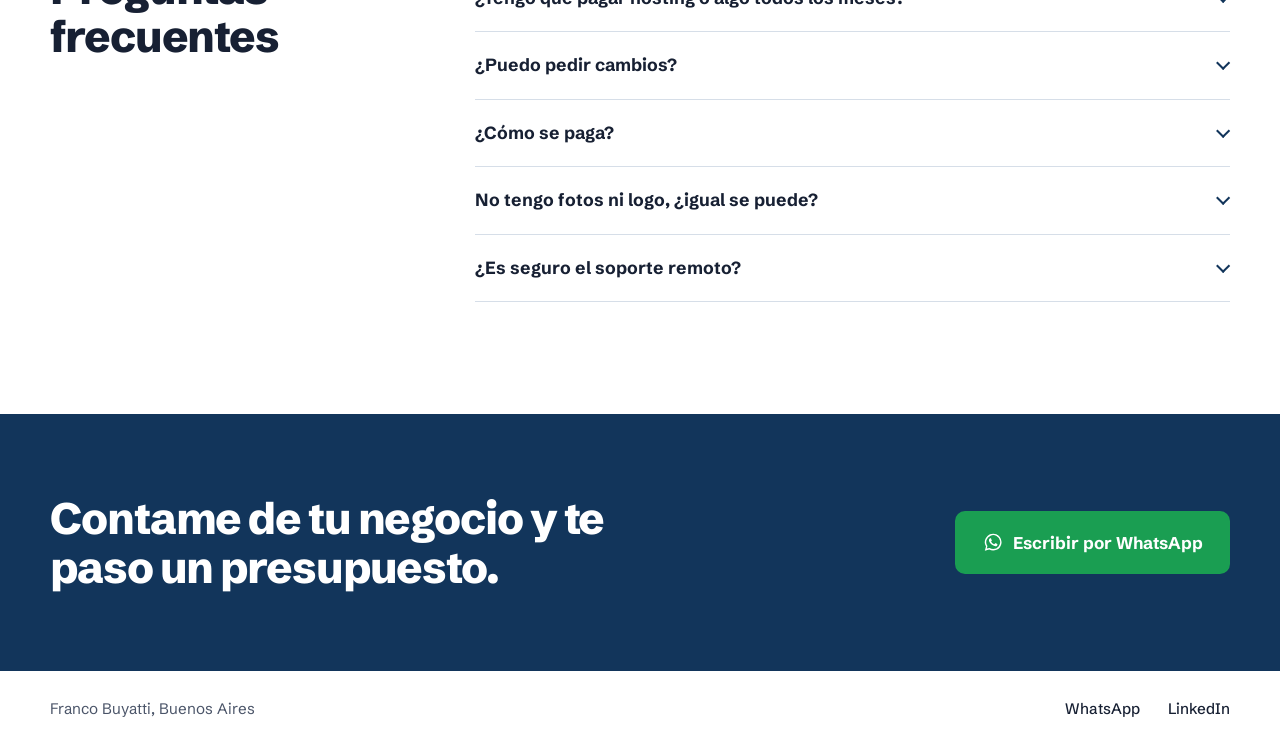
==== commit 287748bc: "Update index.html" ====
--- a/index.html
+++ b/index.html
@@ -114,12 +114,12 @@
                 <th scope="col"><span class="sr-only">Qué incluye</span></th>
                 <th scope="col">
                   <span class="plan__nombre">Web simple</span>
-                  <span class="plan__precio">US$100</span>
+                  <span class="plan__precio">ARS$80000</span>
                   <span class="plan__para">Para estar en Google y que te escriban</span>
                 </th>
                 <th scope="col" class="col-destacada">
                   <span class="plan__nombre">Web completa</span>
-                  <span class="plan__precio">US$150</span>
+                  <span class="plan__precio">ARS$120000</span>
                   <span class="plan__para">Para negocios que trabajan con turnos</span>
                 </th>
               </tr>
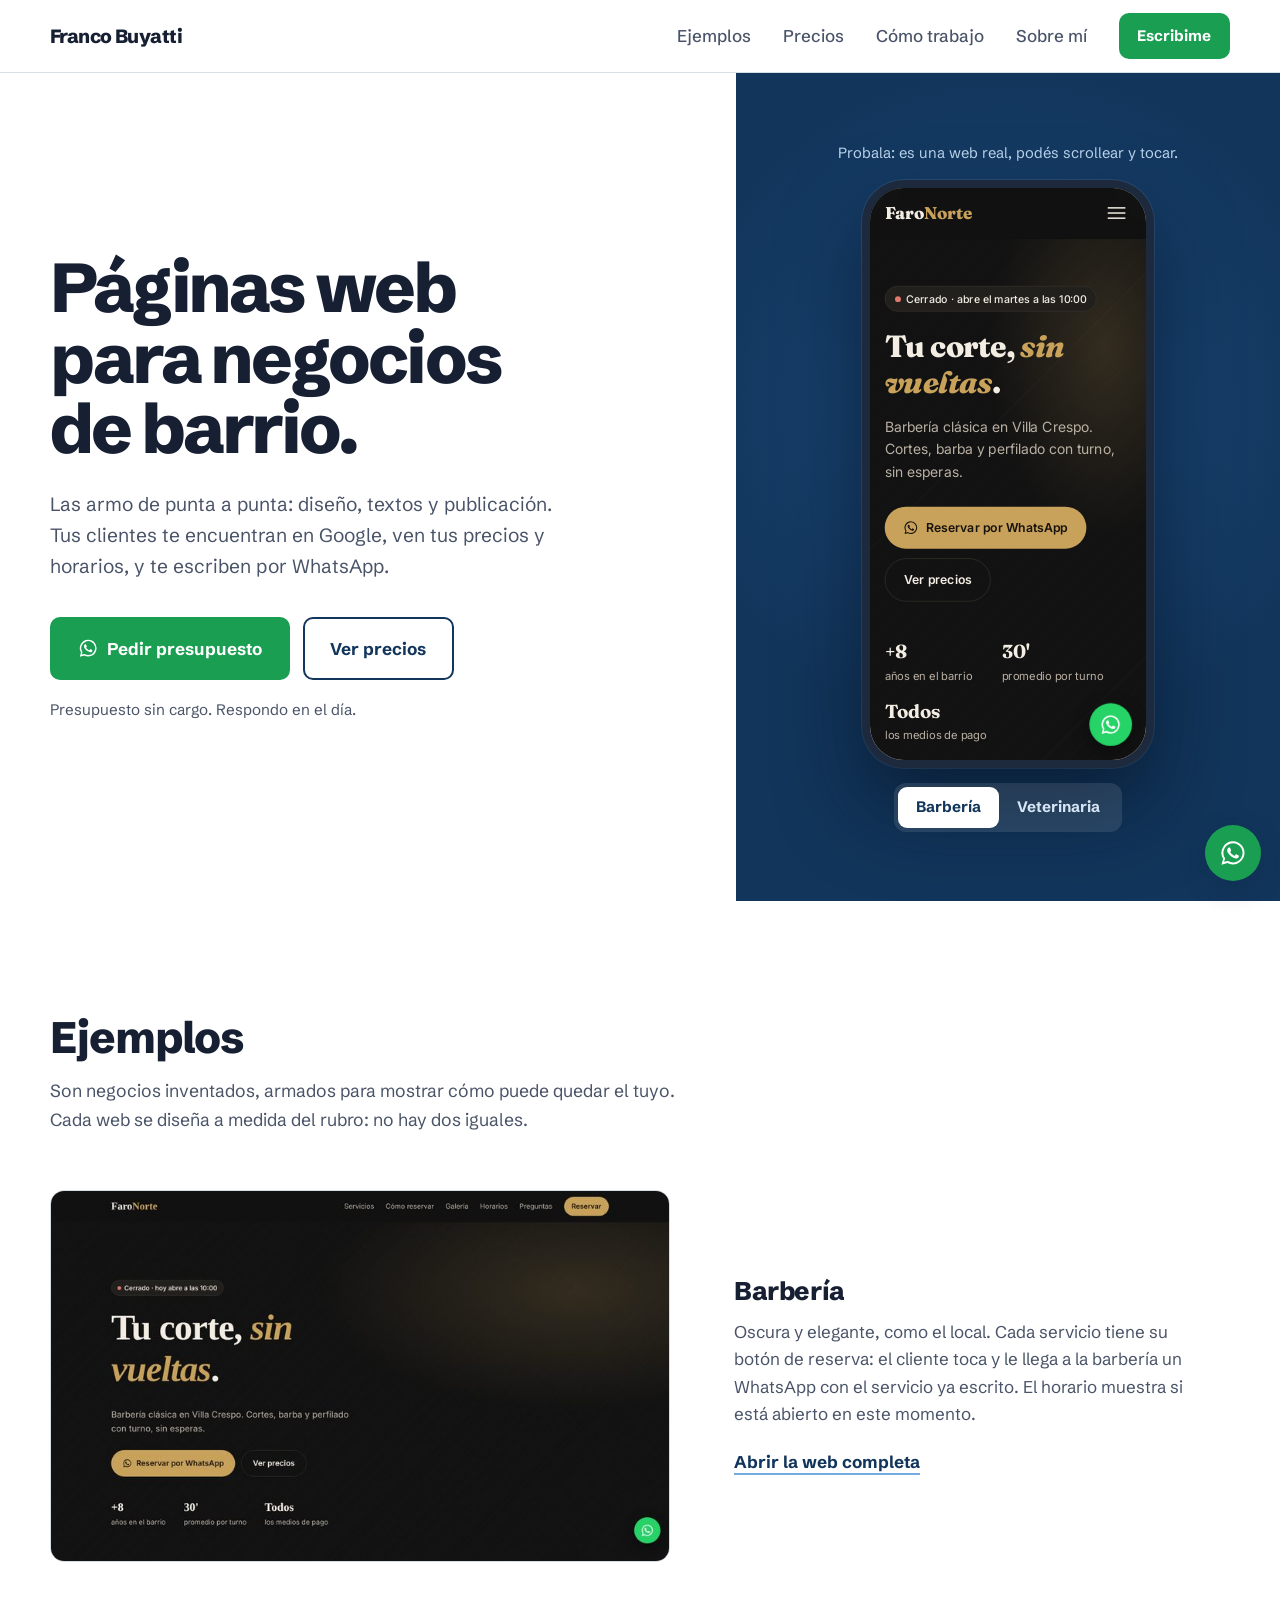
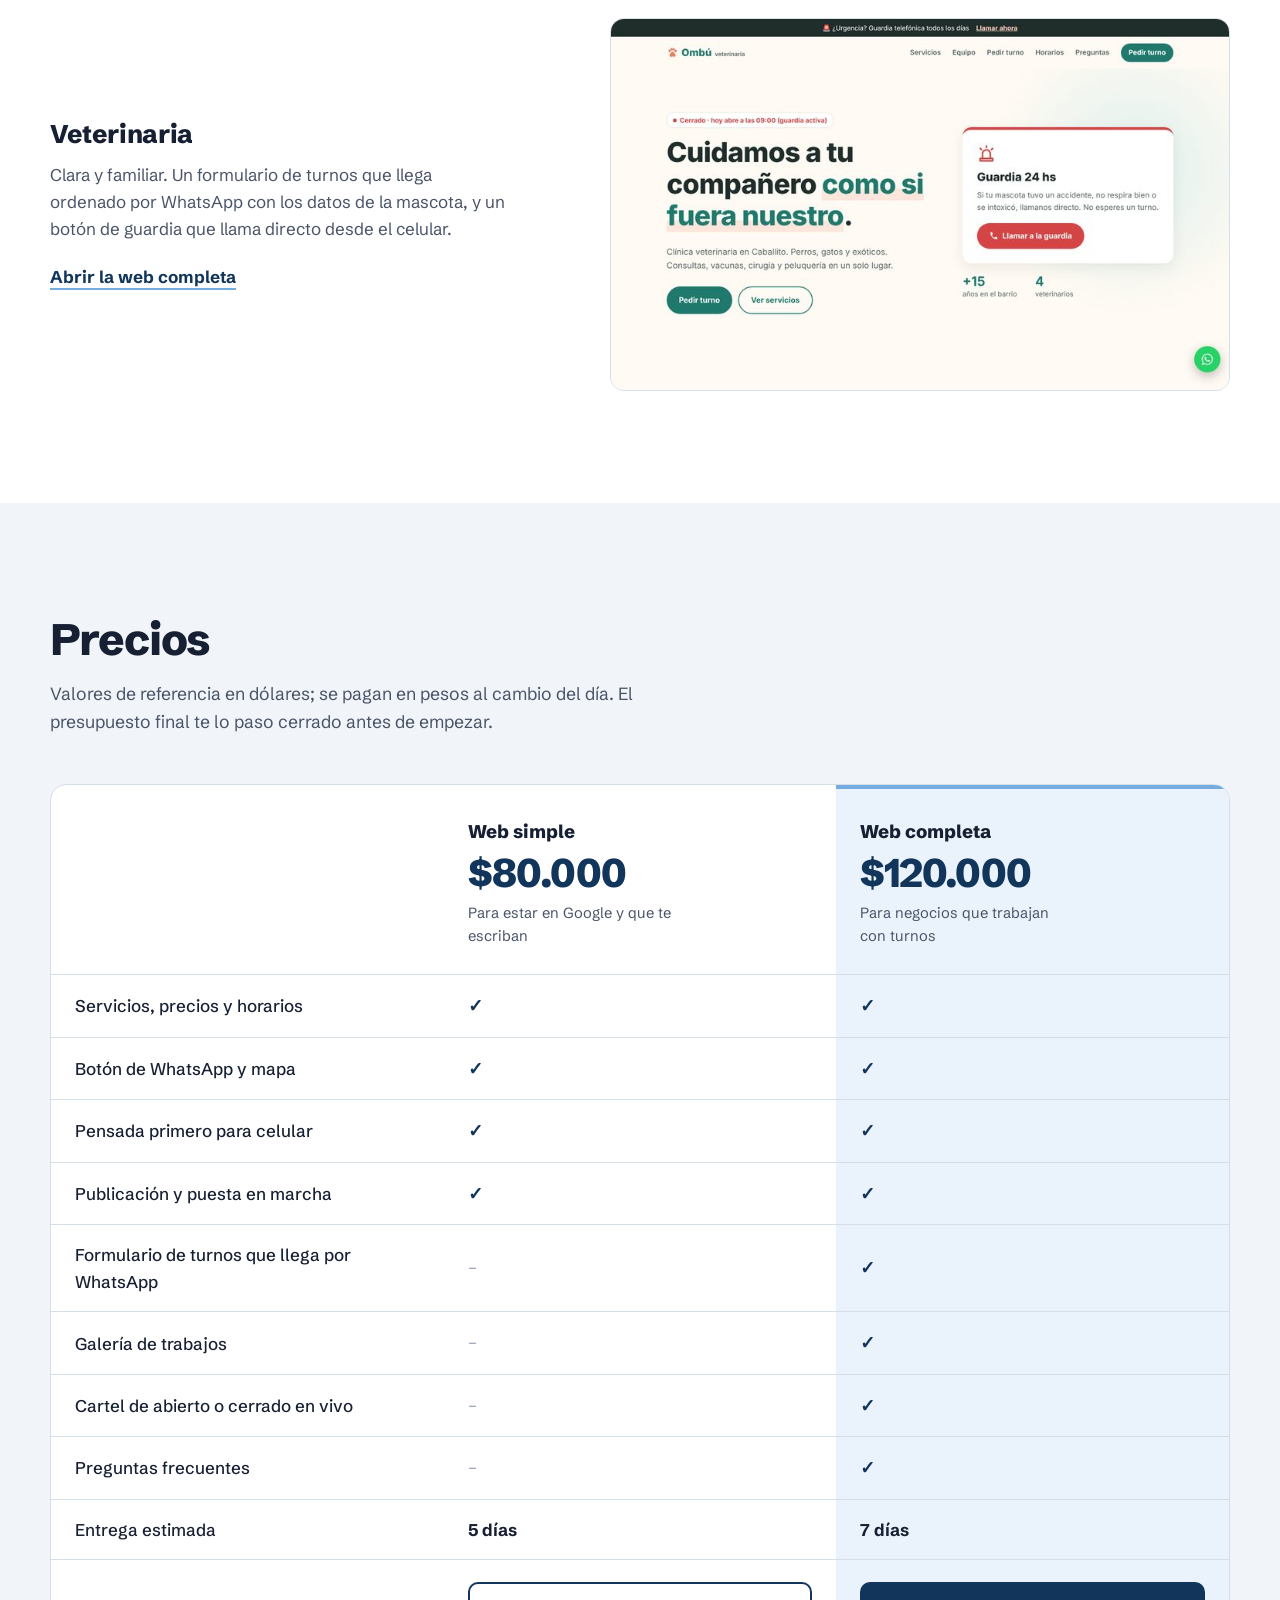
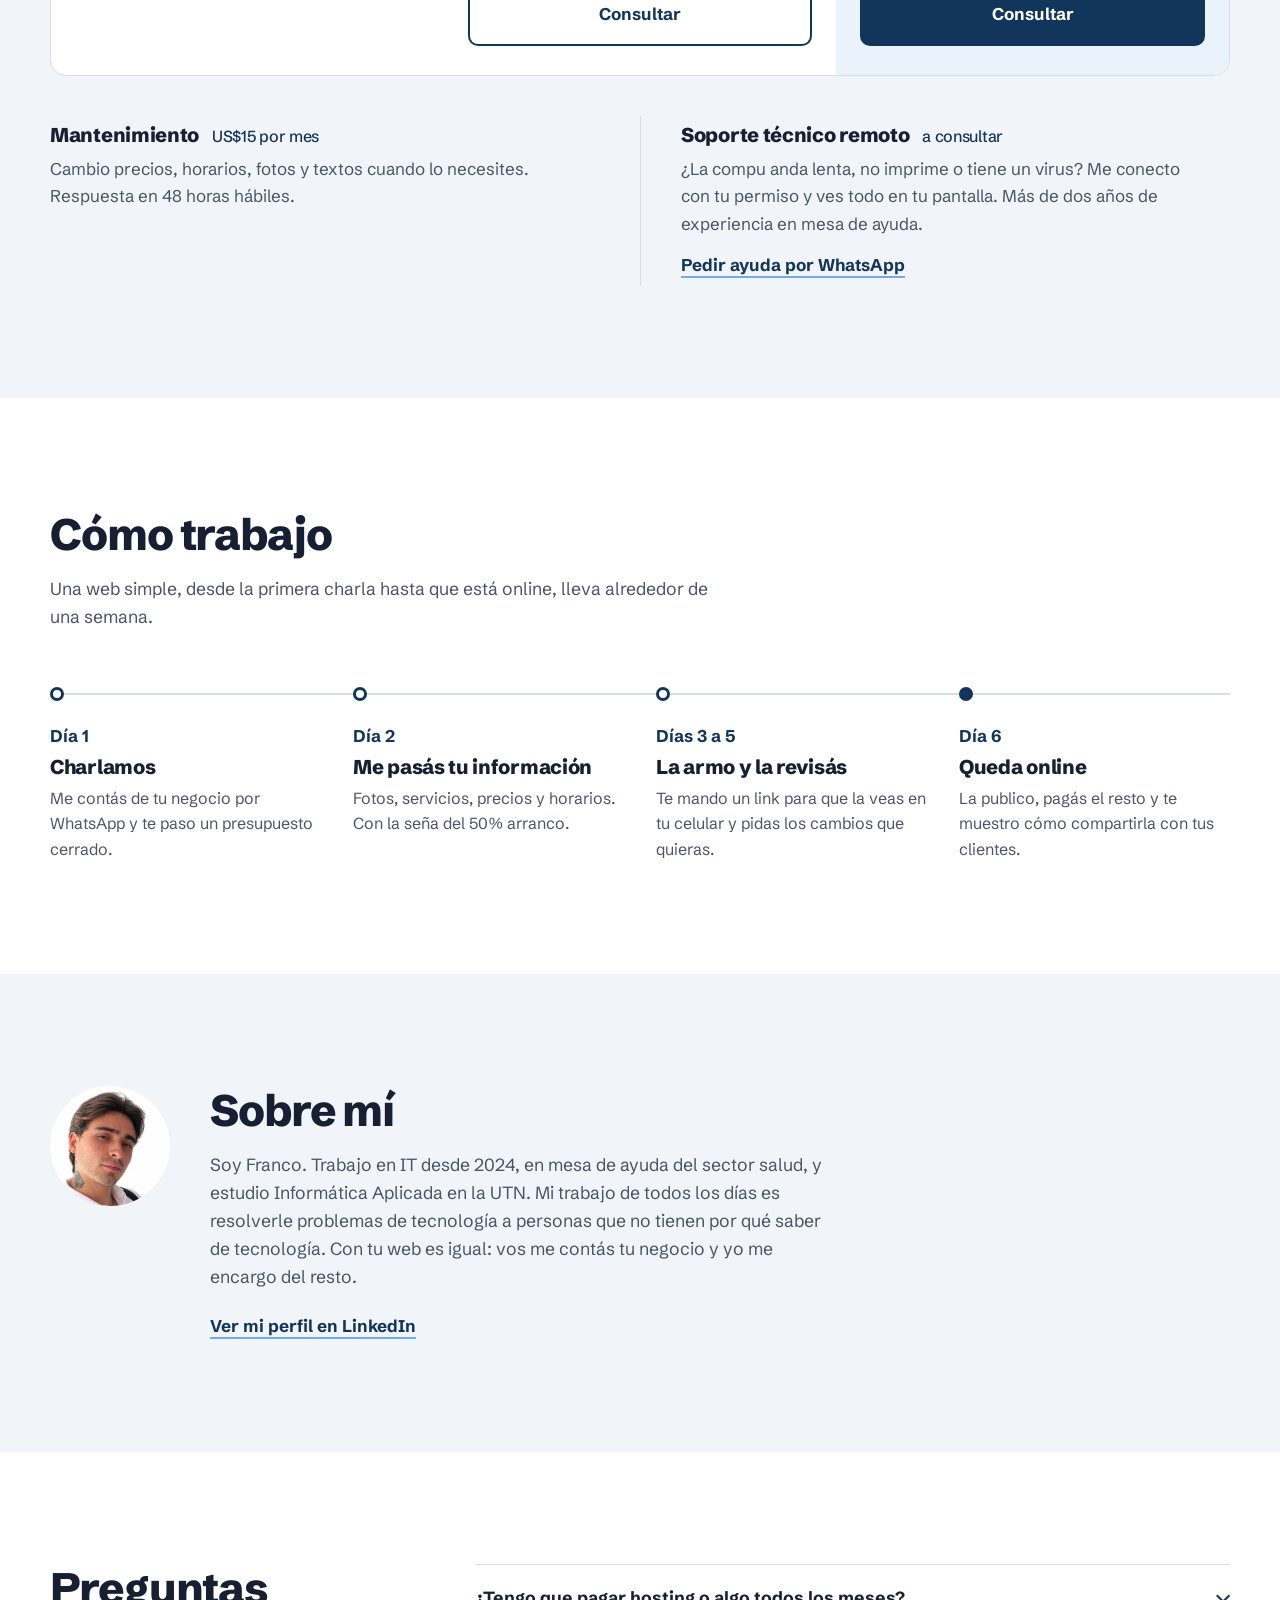
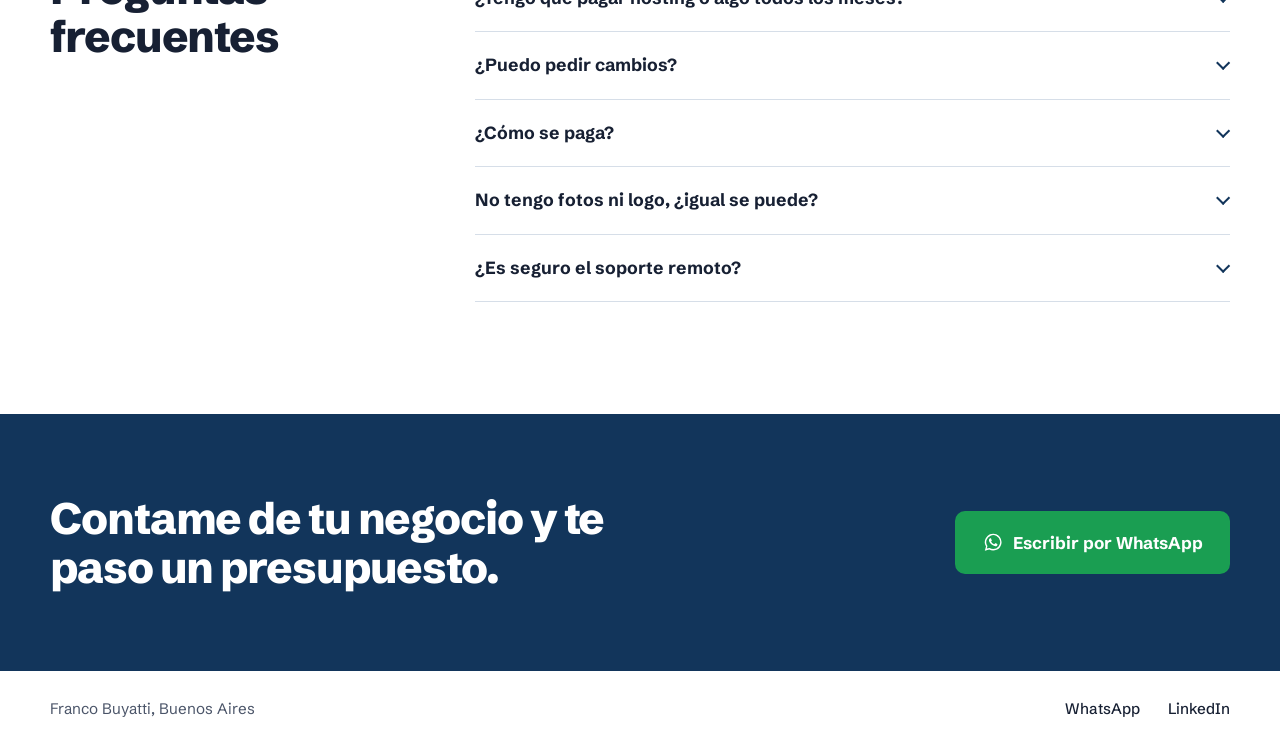
==== commit 8b893487: "Update index.html" ====
--- a/index.html
+++ b/index.html
@@ -114,12 +114,12 @@
                 <th scope="col"><span class="sr-only">Qué incluye</span></th>
                 <th scope="col">
                   <span class="plan__nombre">Web simple</span>
-                  <span class="plan__precio">ARS$80000</span>
+                  <span class="plan__precio">$80.000</span>
                   <span class="plan__para">Para estar en Google y que te escriban</span>
                 </th>
                 <th scope="col" class="col-destacada">
                   <span class="plan__nombre">Web completa</span>
-                  <span class="plan__precio">ARS$120000</span>
+                  <span class="plan__precio">$120.000</span>
                   <span class="plan__para">Para negocios que trabajan con turnos</span>
                 </th>
               </tr>
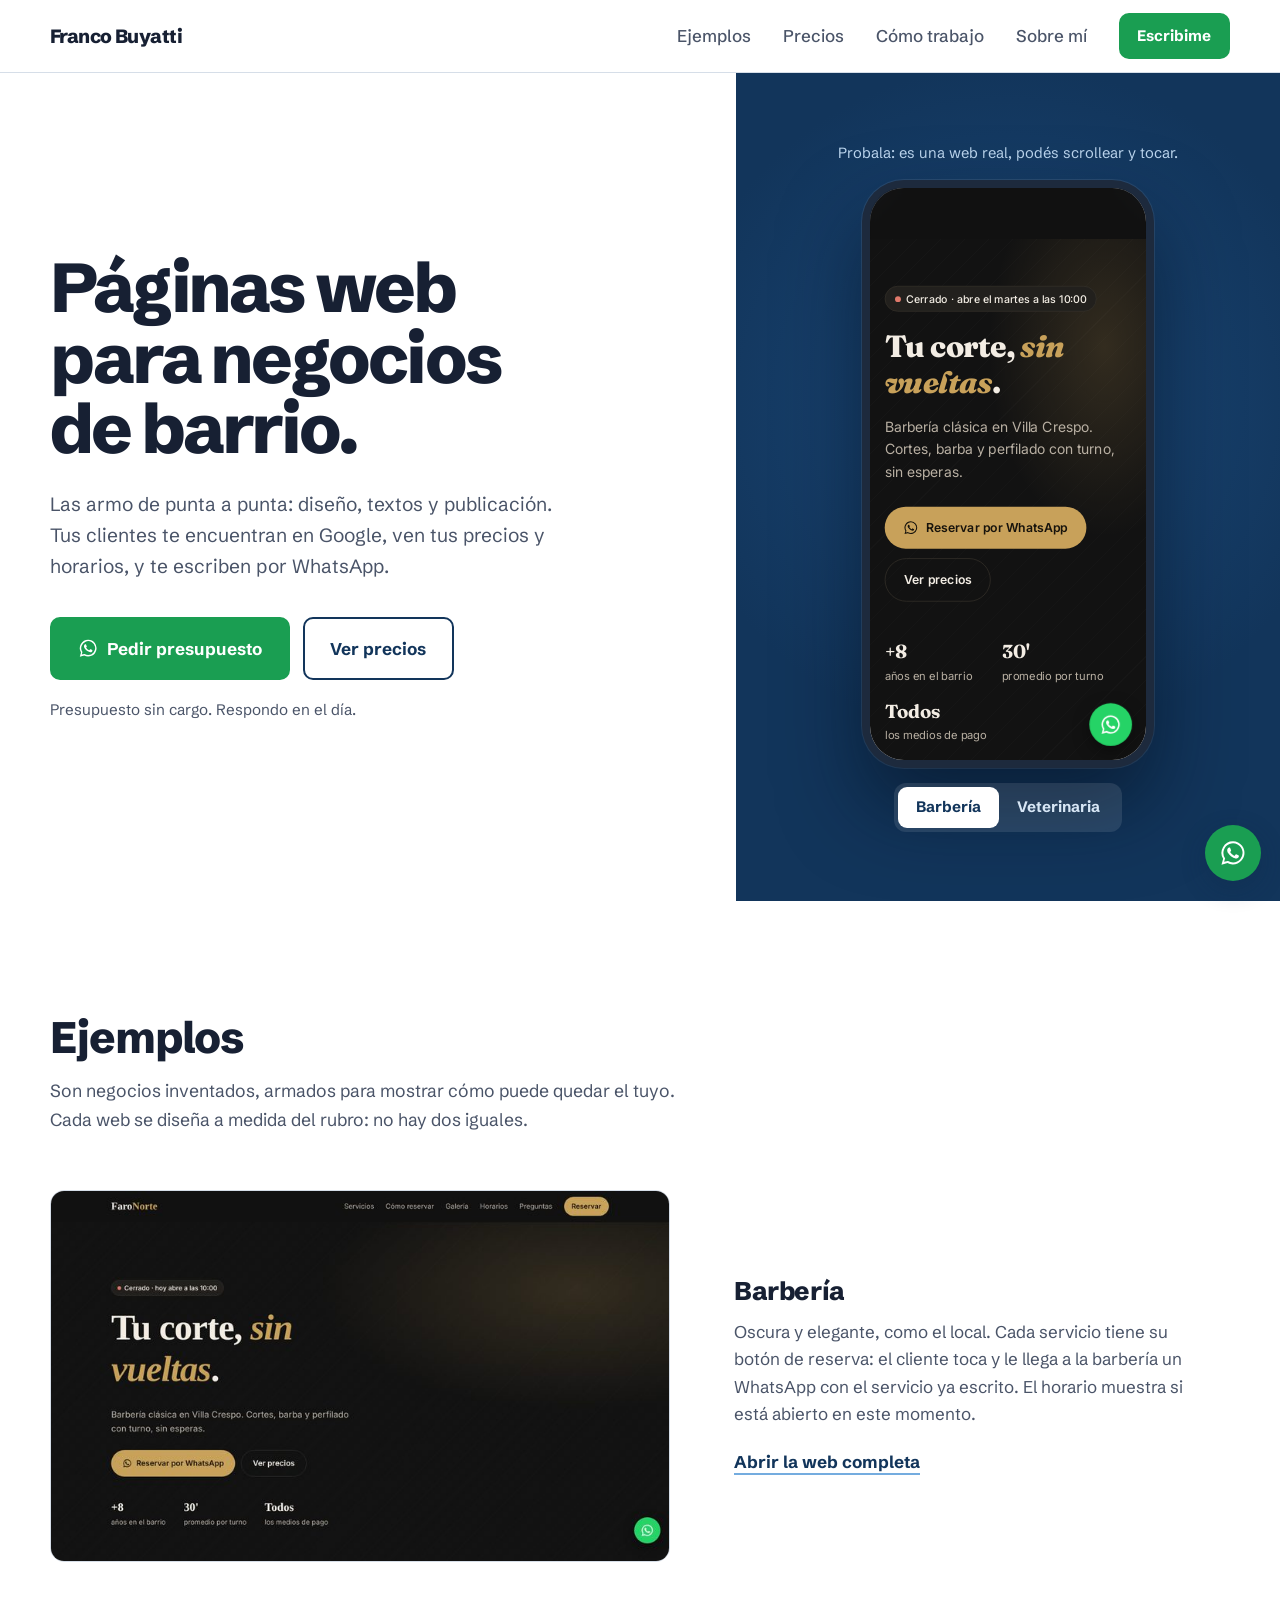
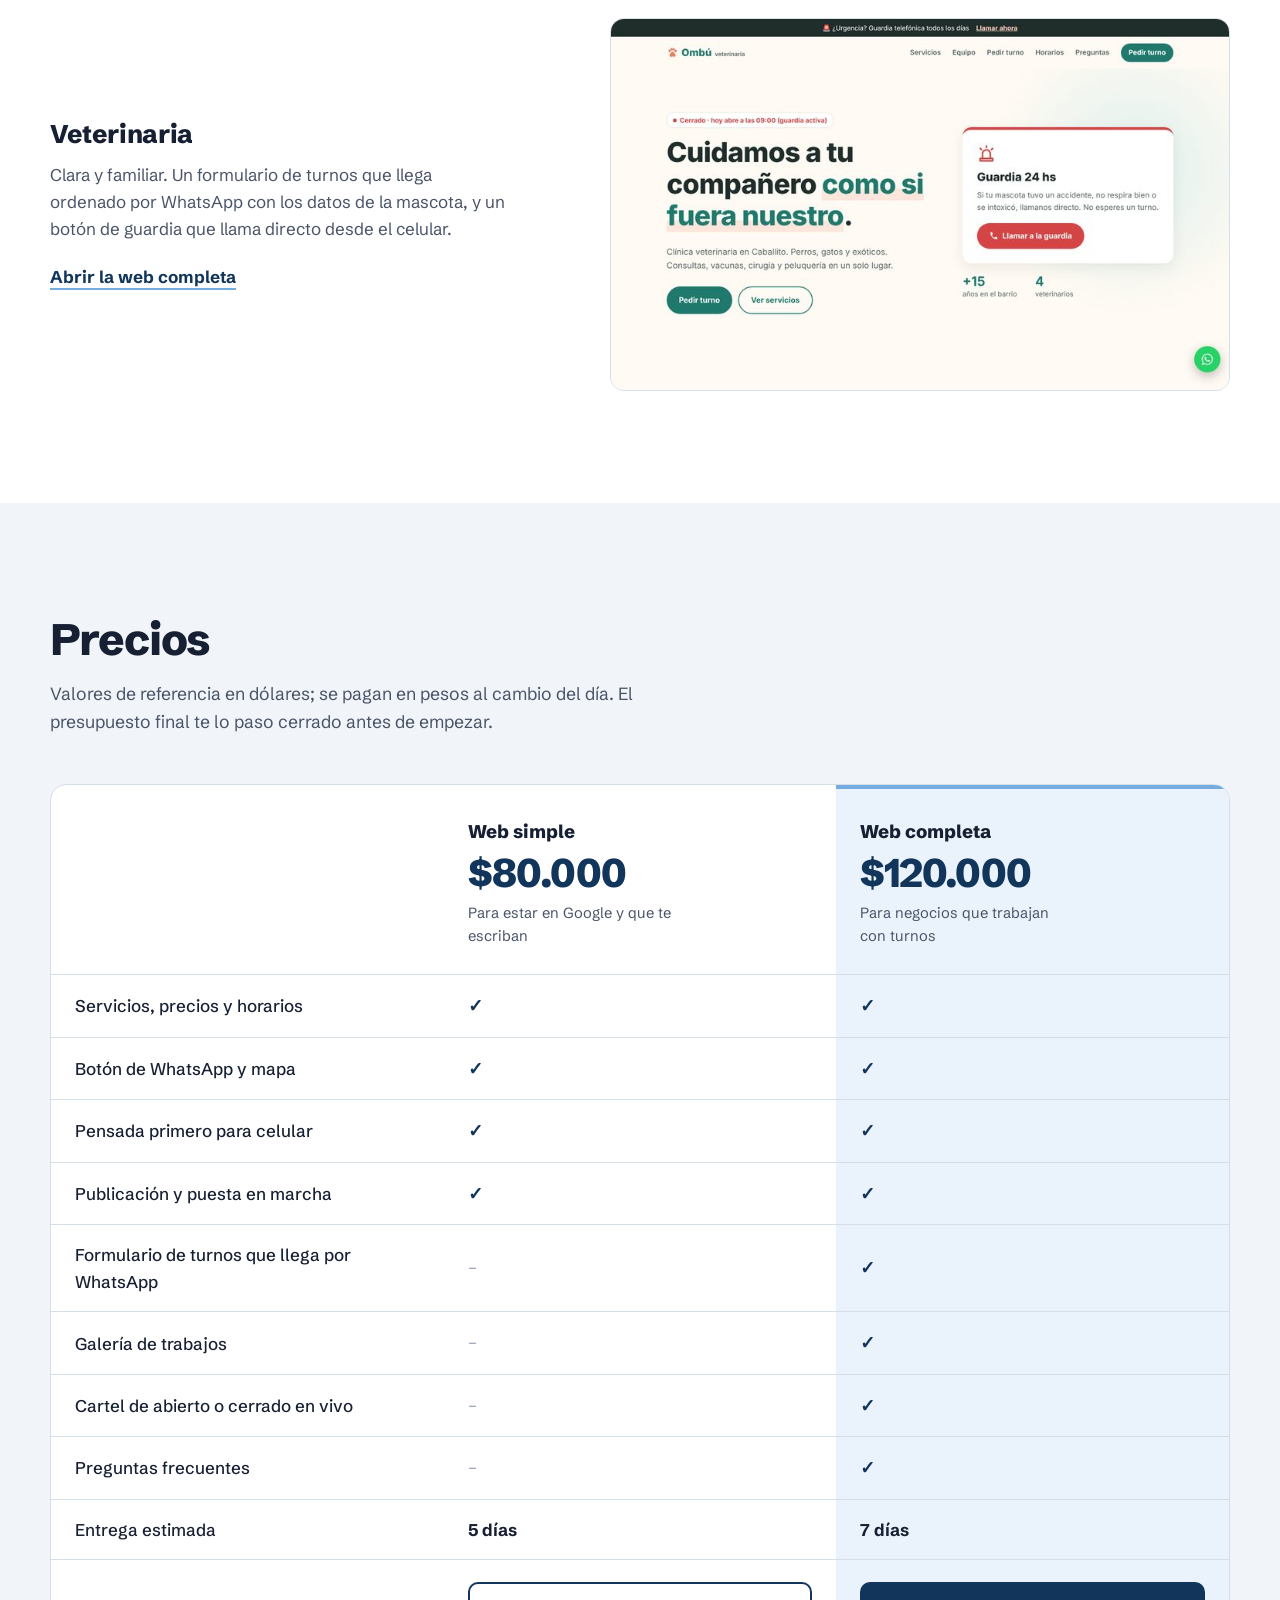
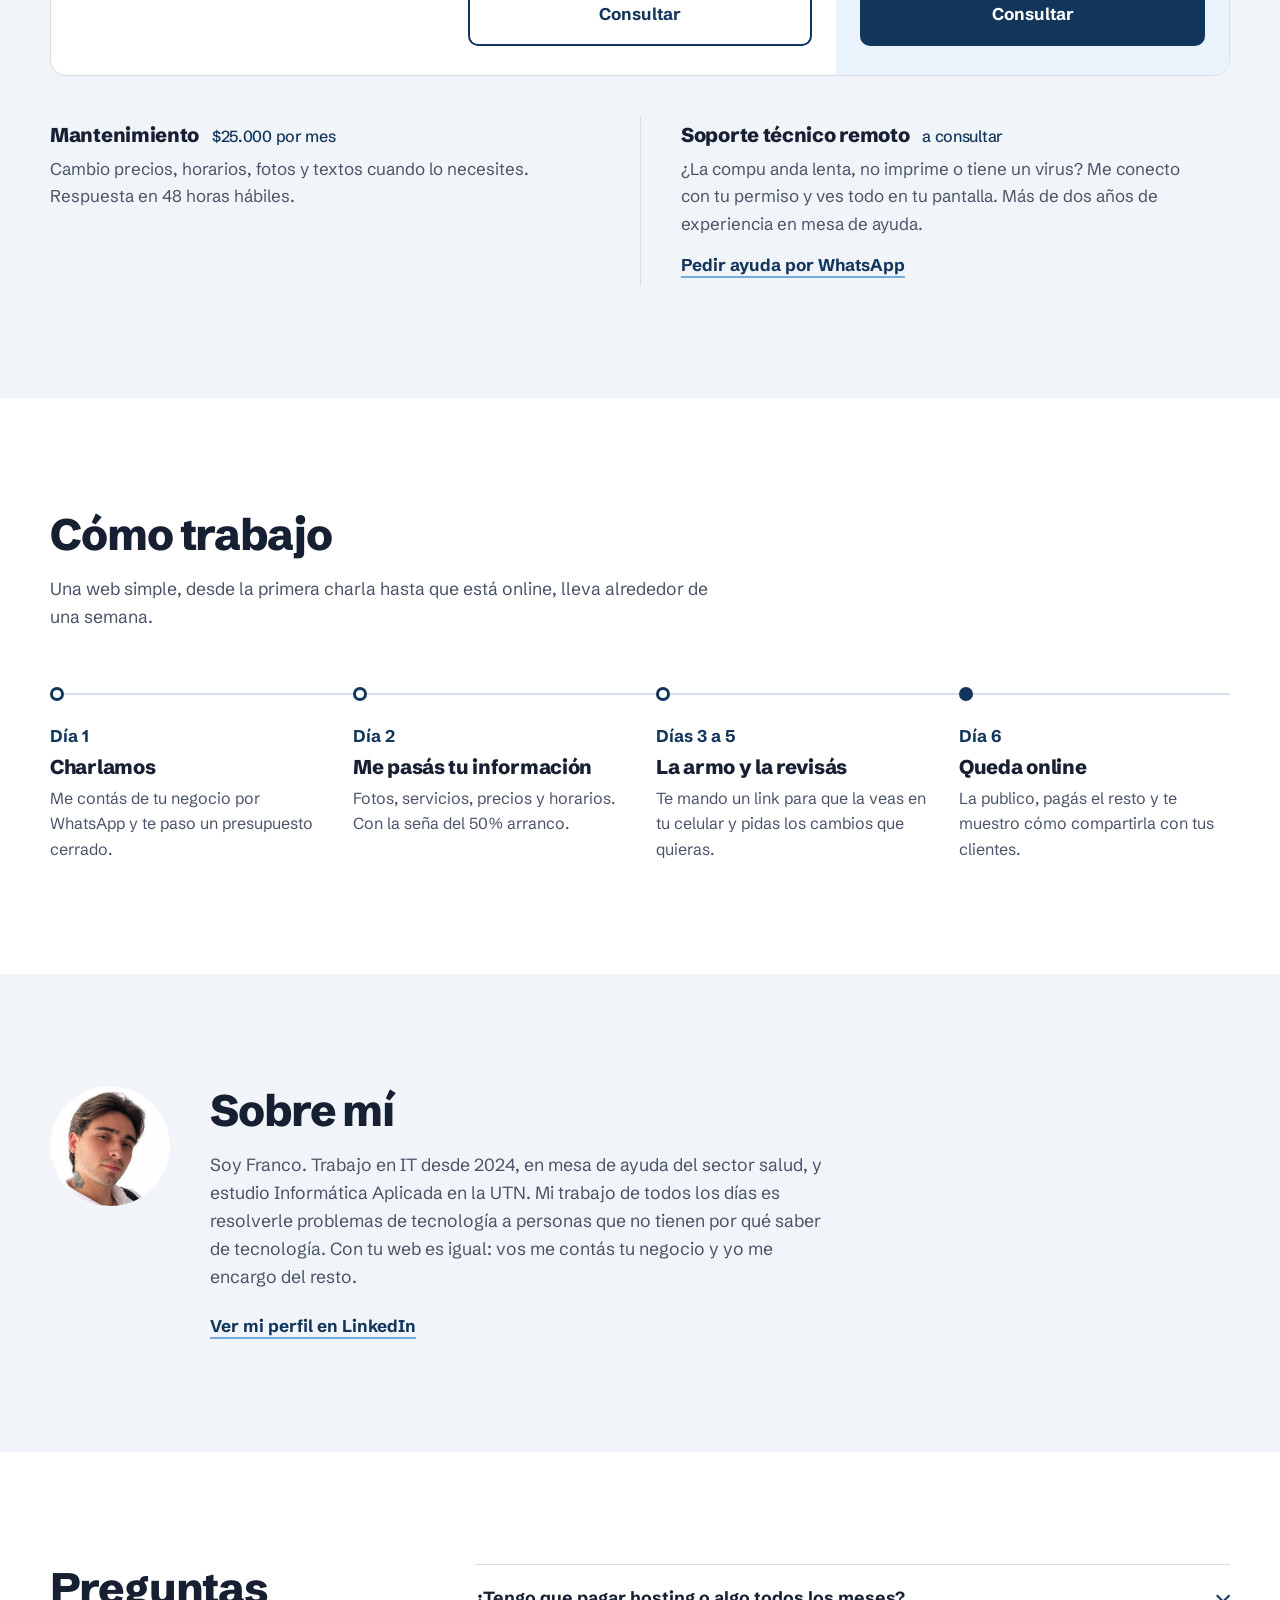
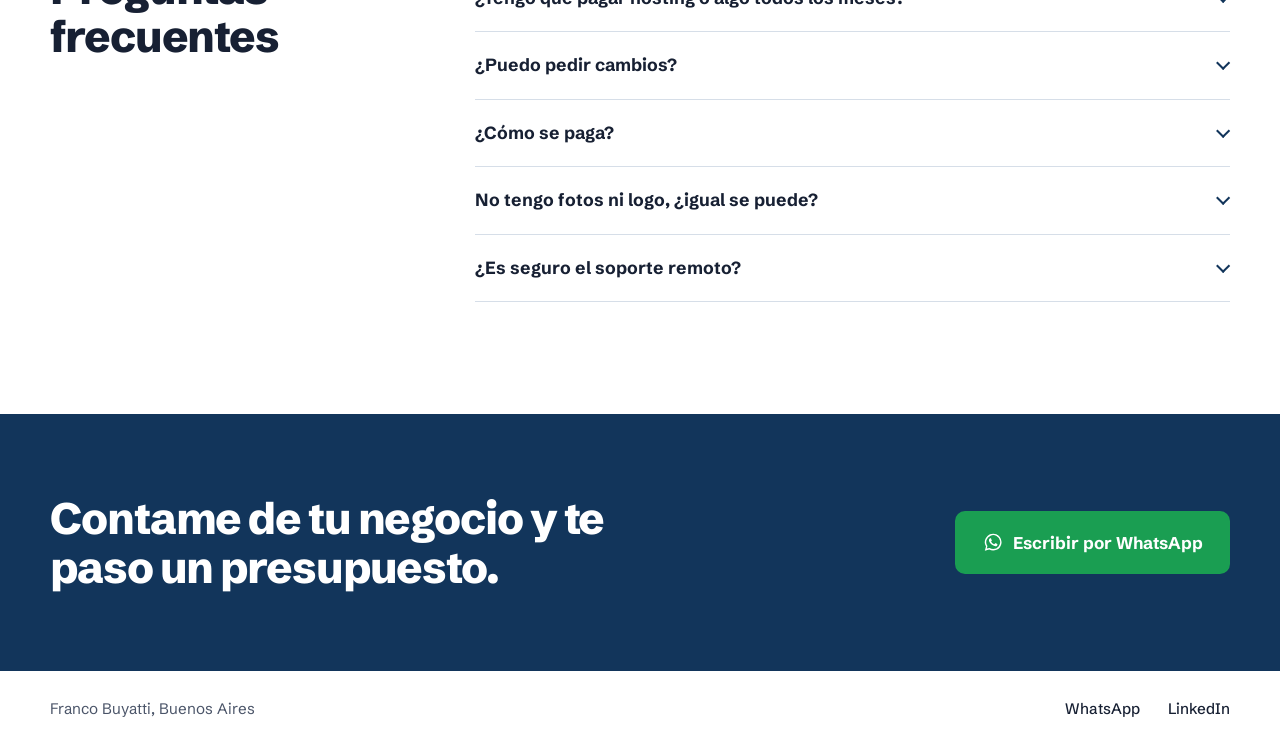
==== commit b9eb255a: "Update index.html" ====
--- a/index.html
+++ b/index.html
@@ -147,7 +147,7 @@
 
         <div class="extras">
           <div class="extra">
-            <h3>Mantenimiento <span class="extra__precio">US$15 por mes</span></h3>
+            <h3>Mantenimiento <span class="extra__precio">$25.000 por mes</span></h3>
             <p>Cambio precios, horarios, fotos y textos cuando lo necesites. Respuesta en 48 horas hábiles.</p>
           </div>
           <div class="extra">
